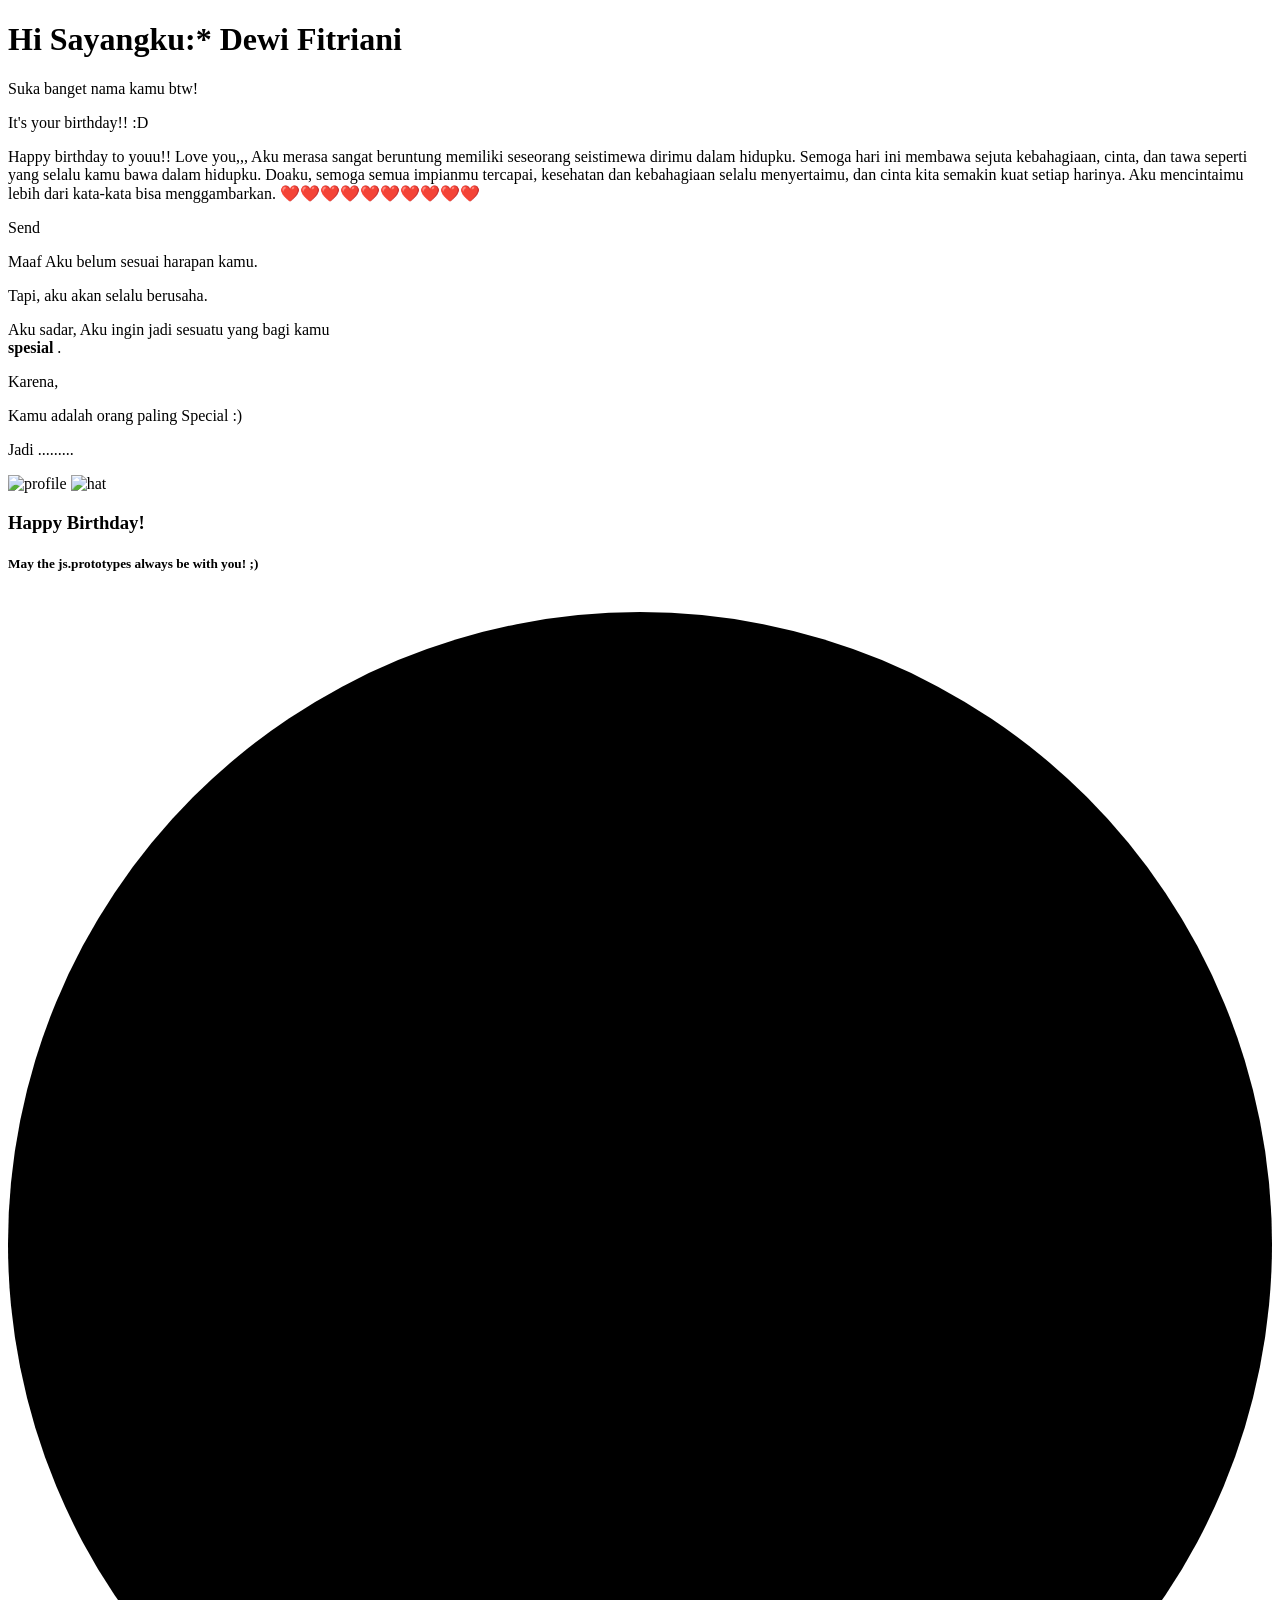
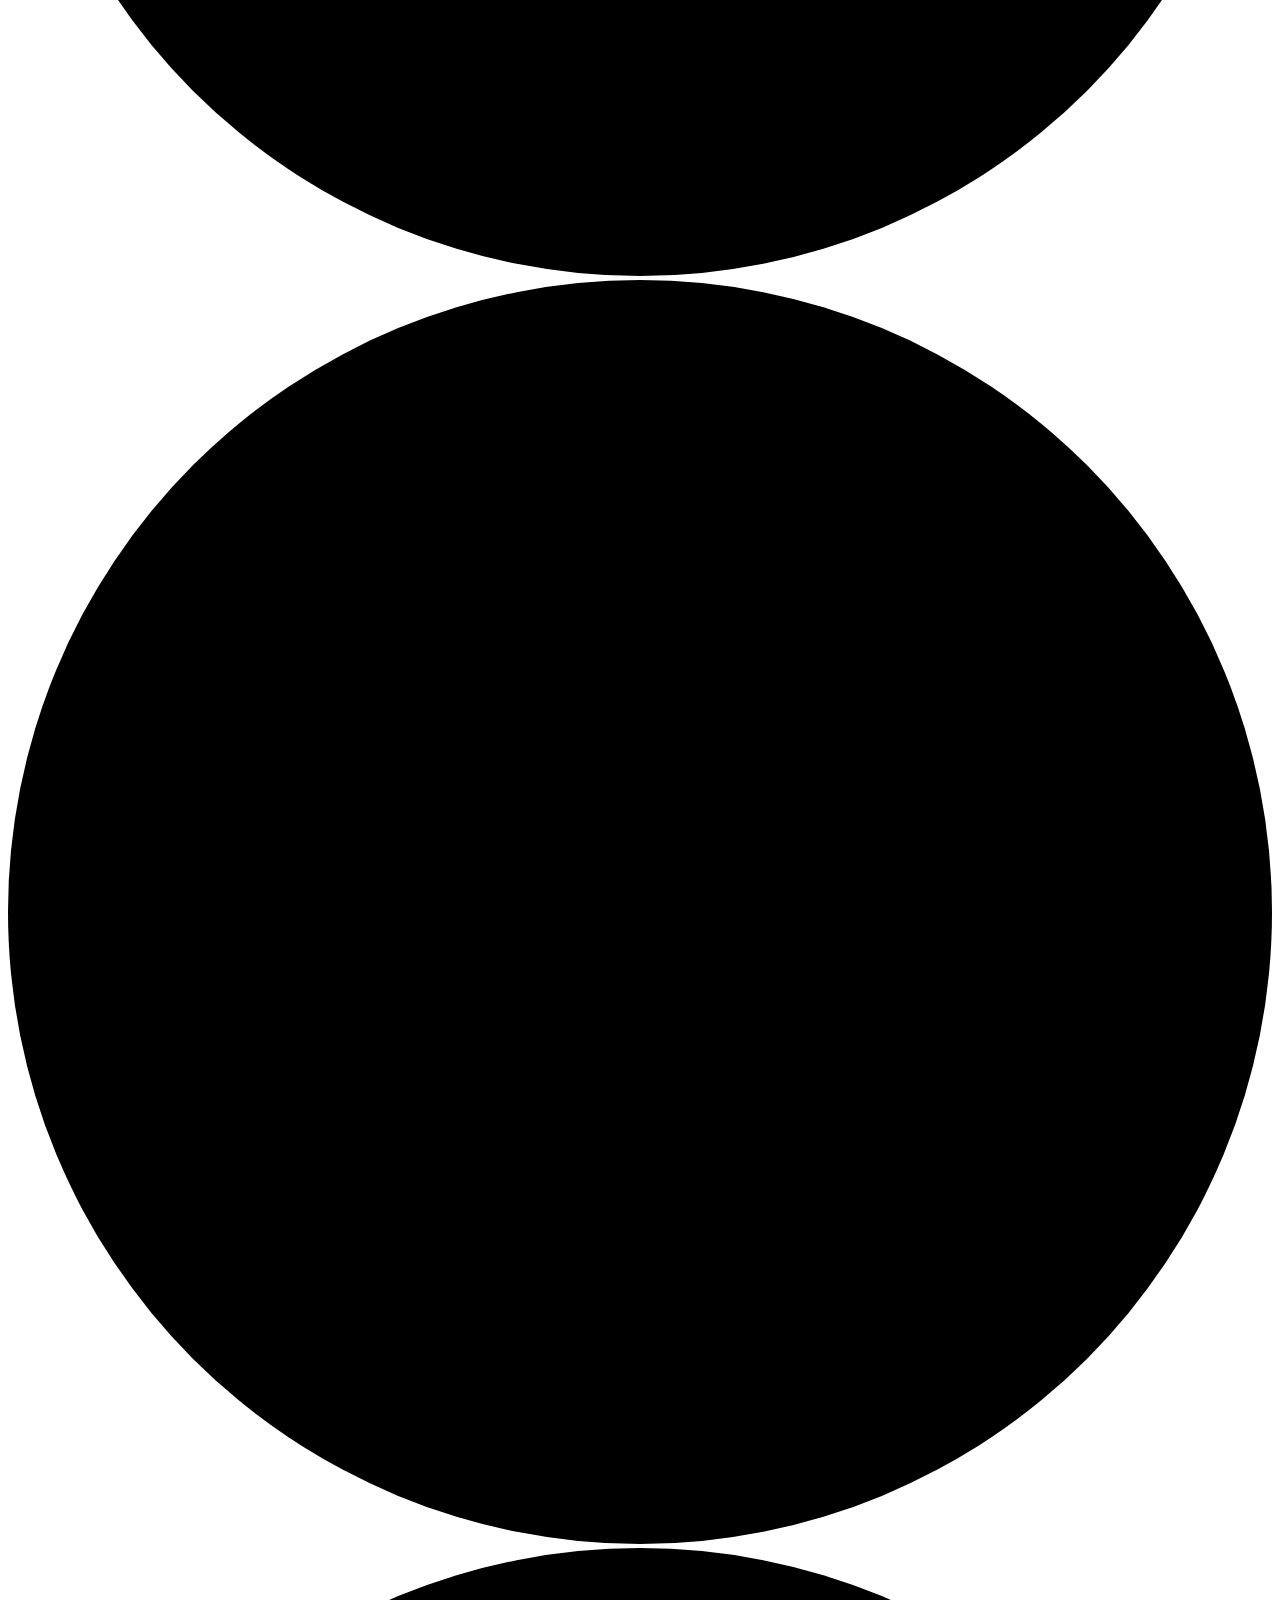
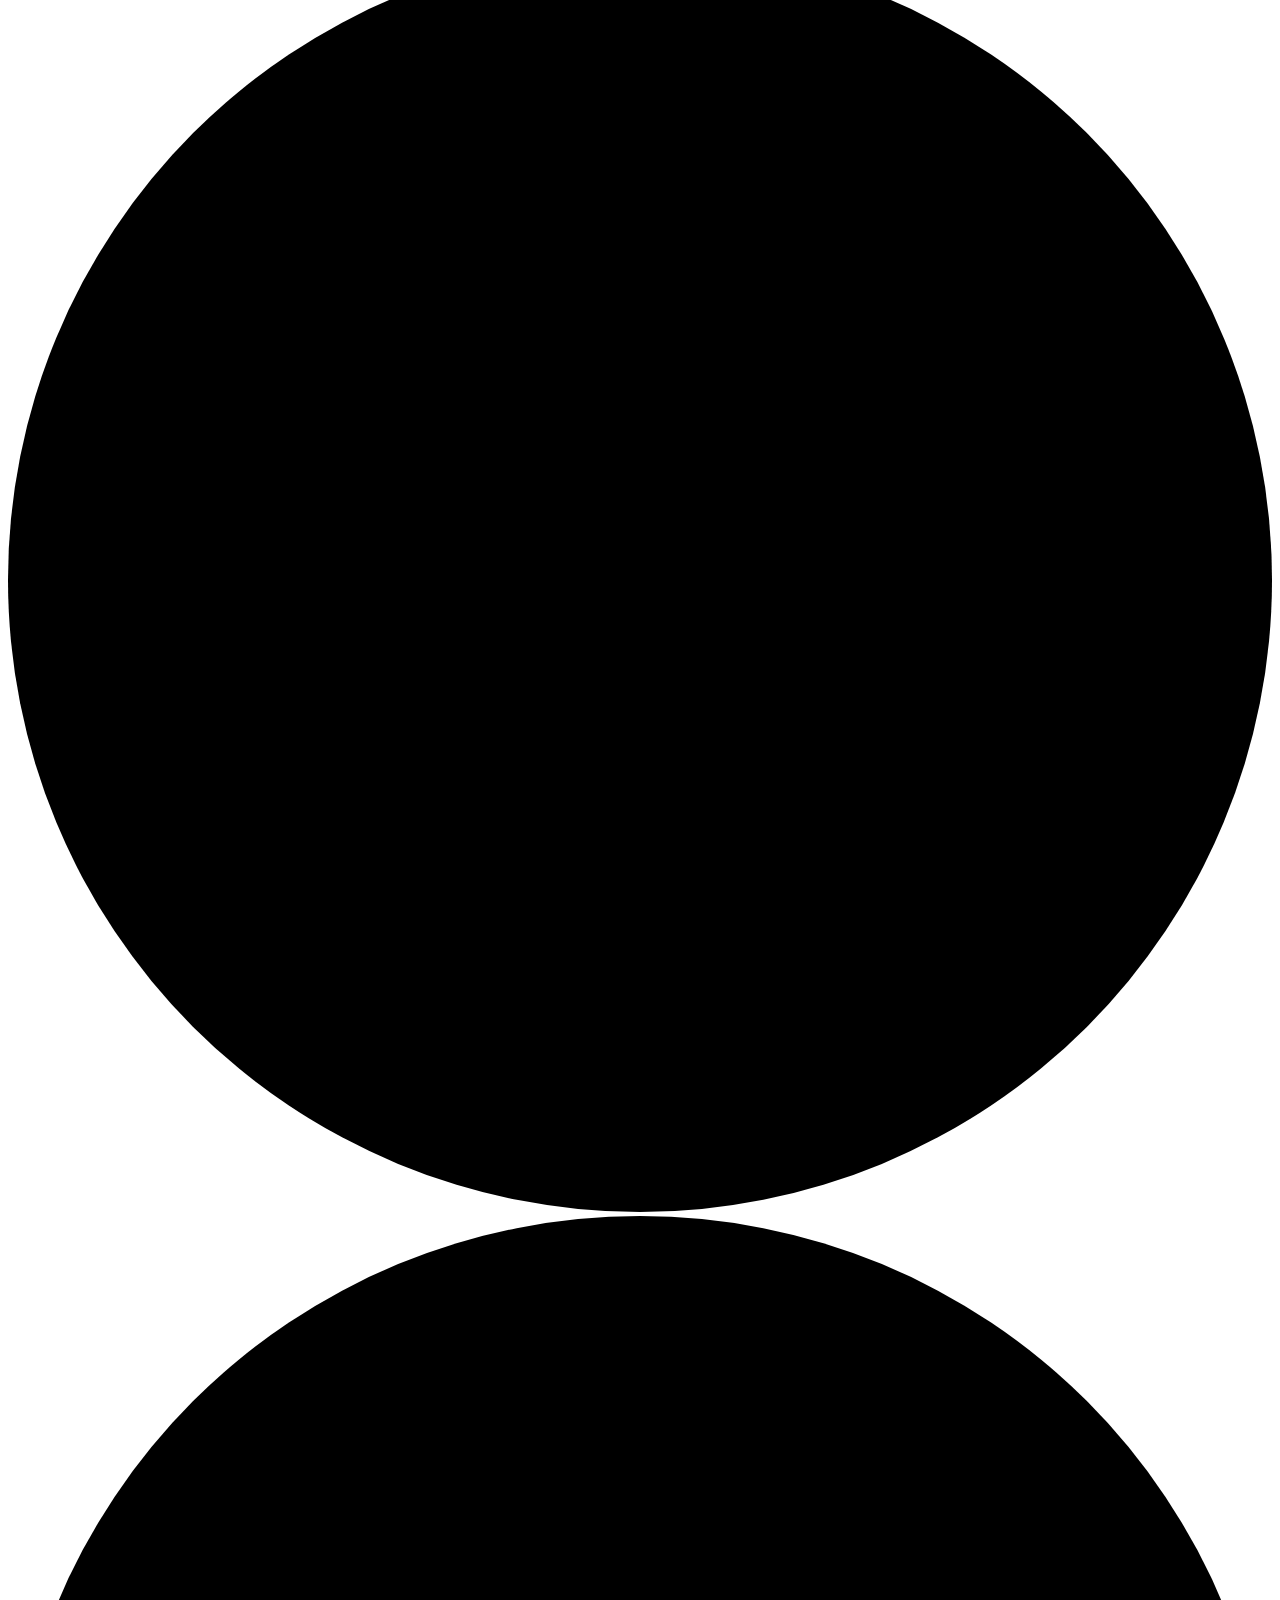
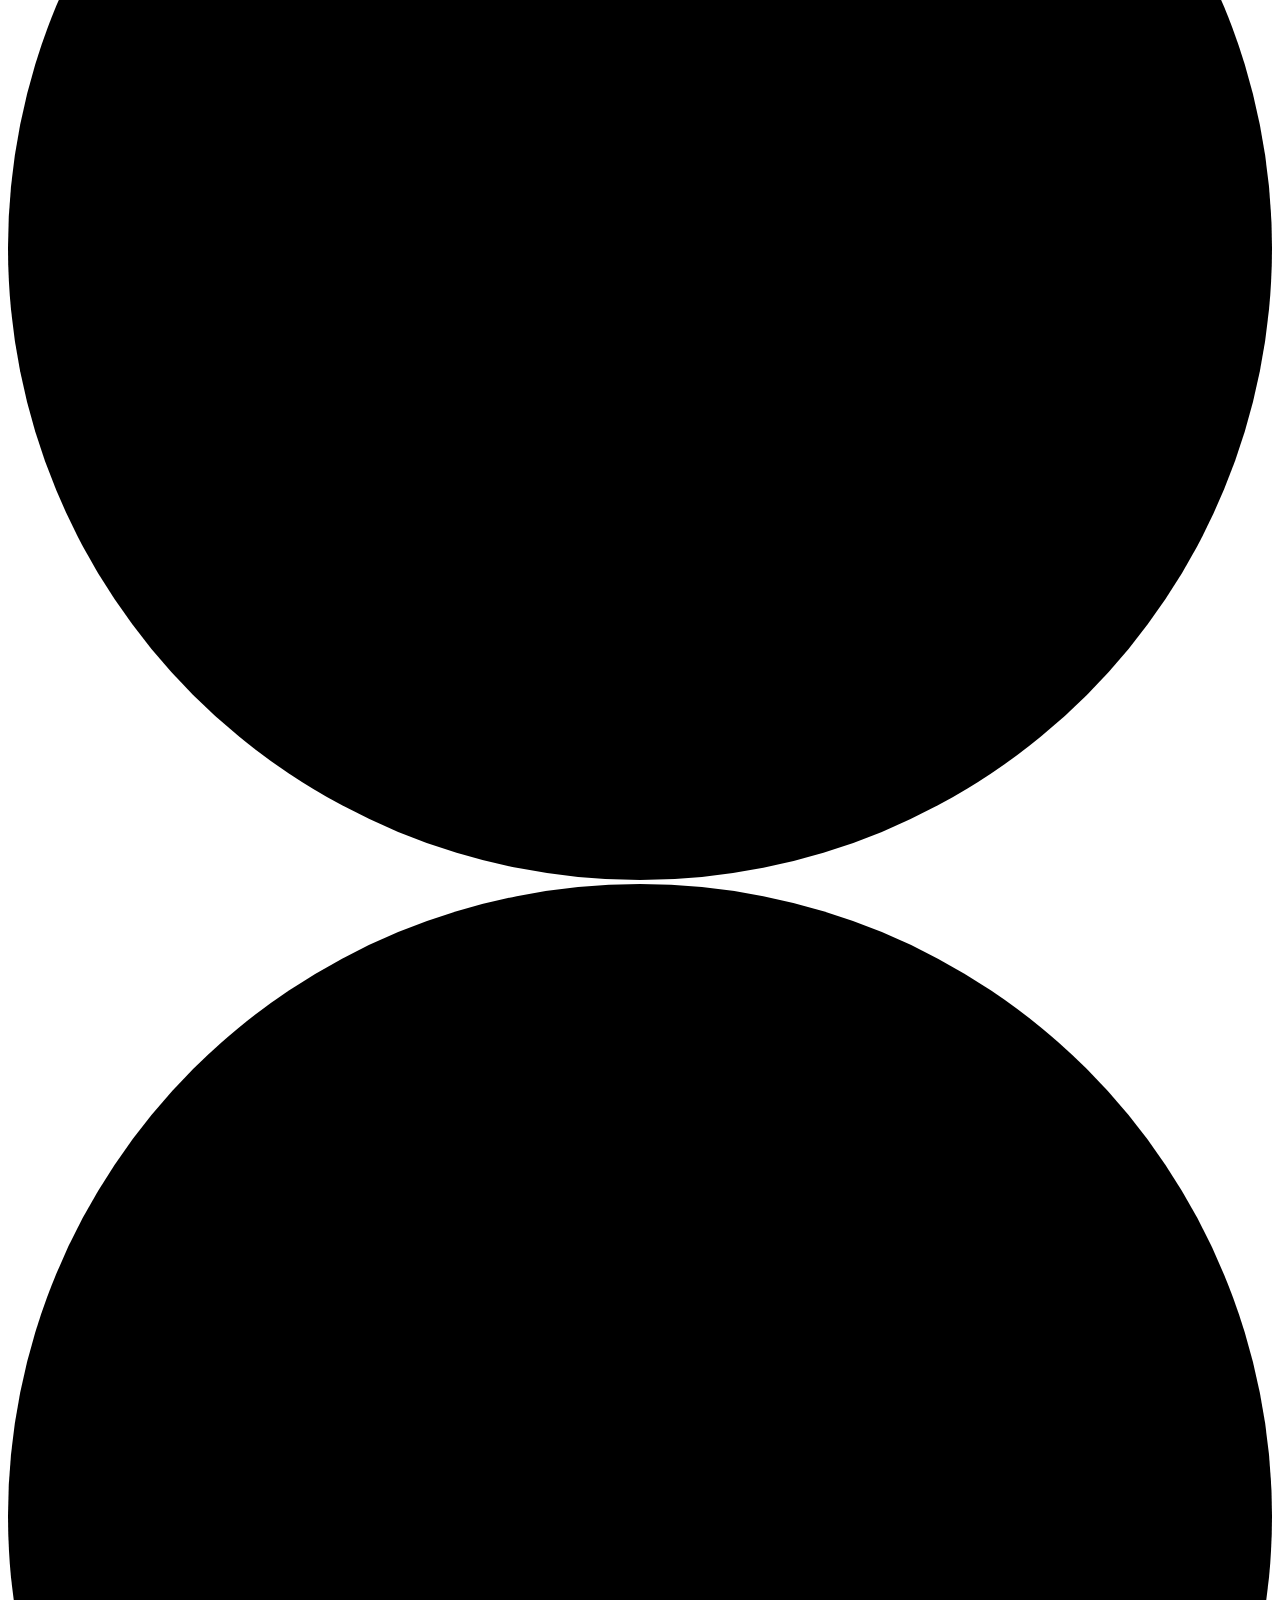
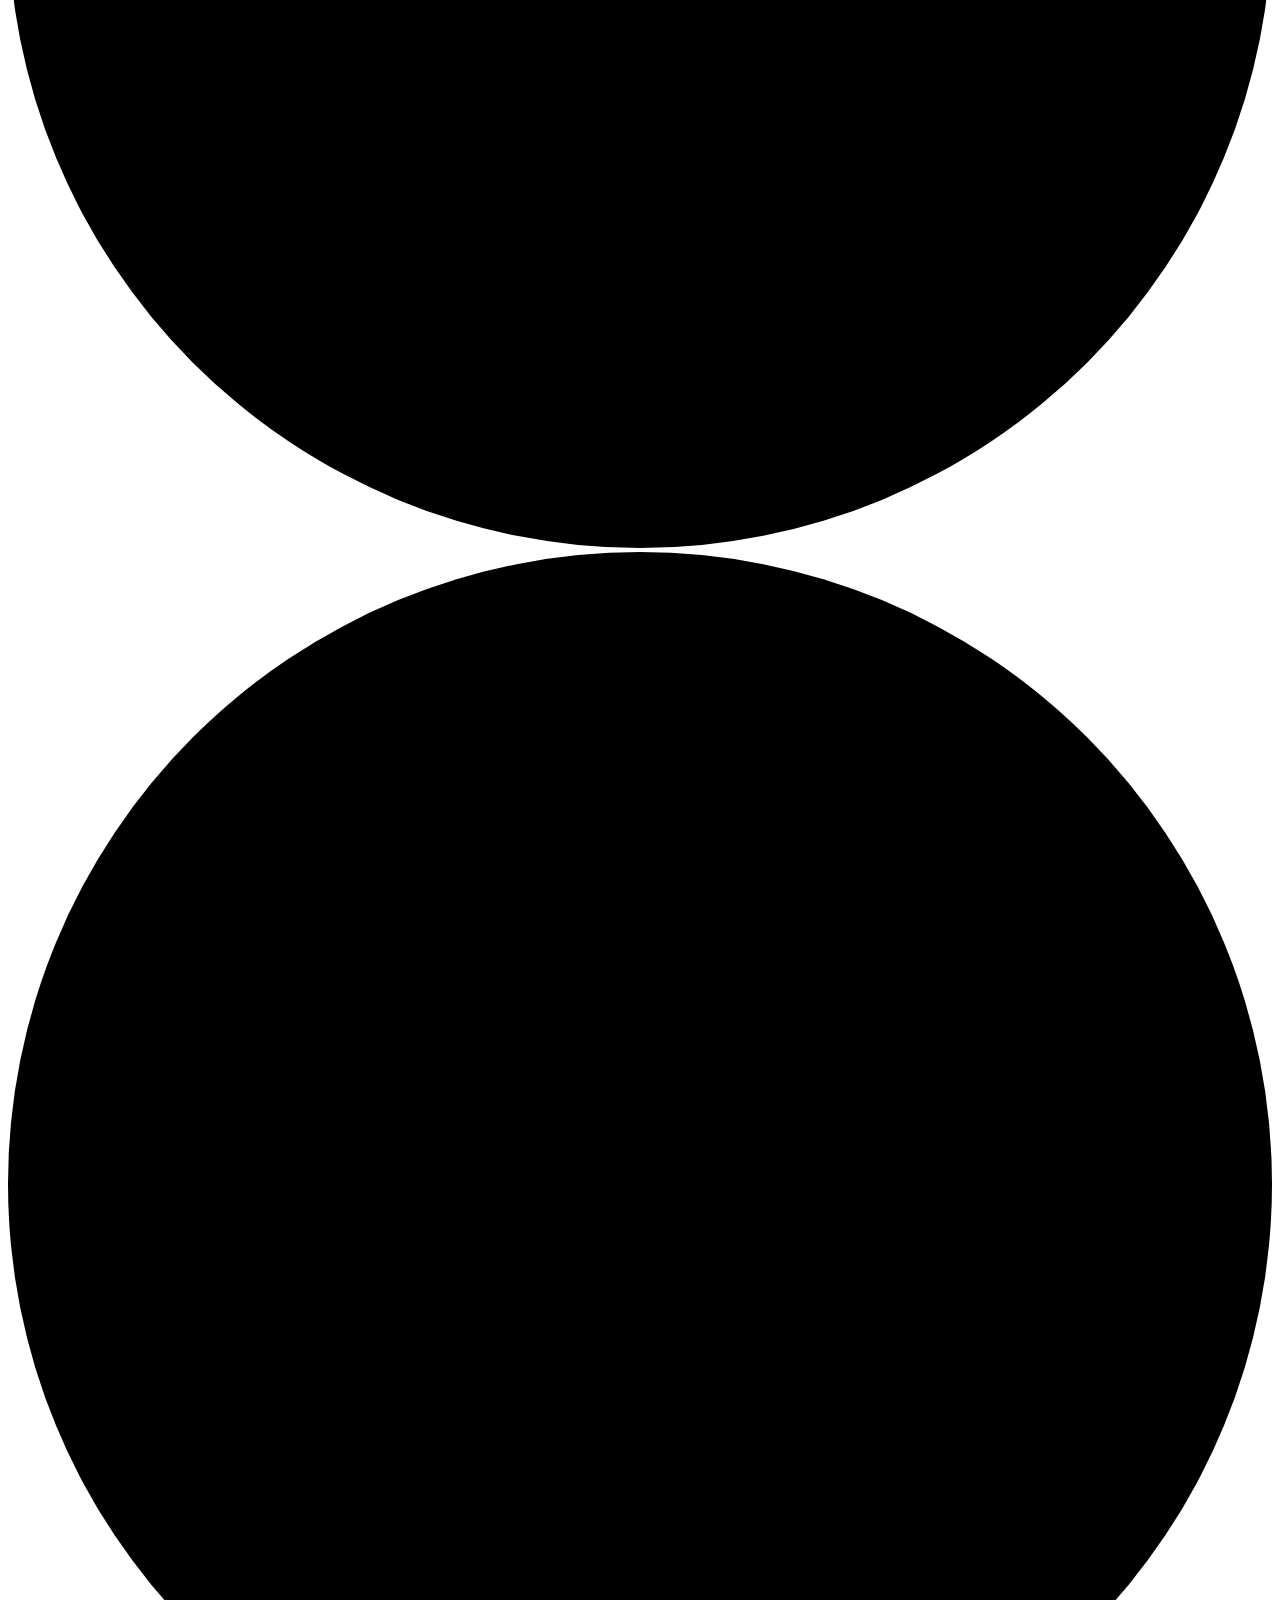
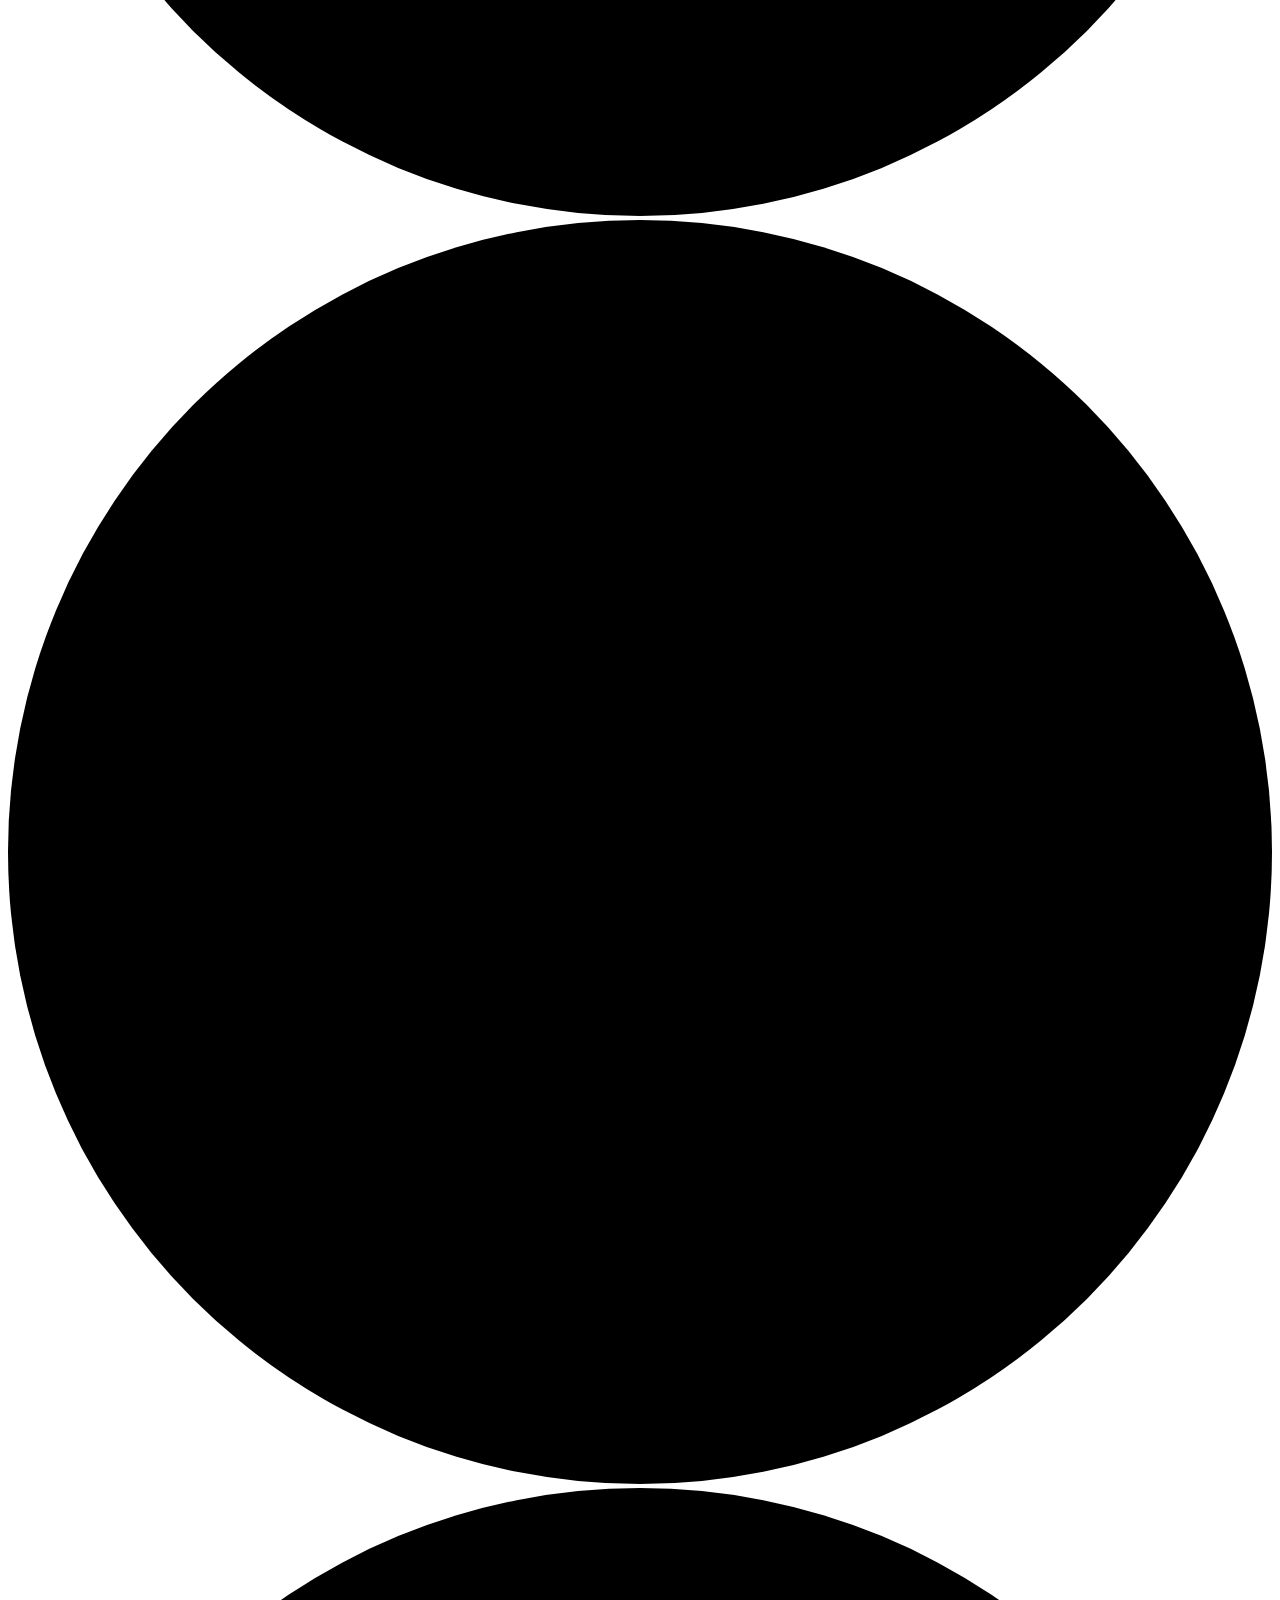
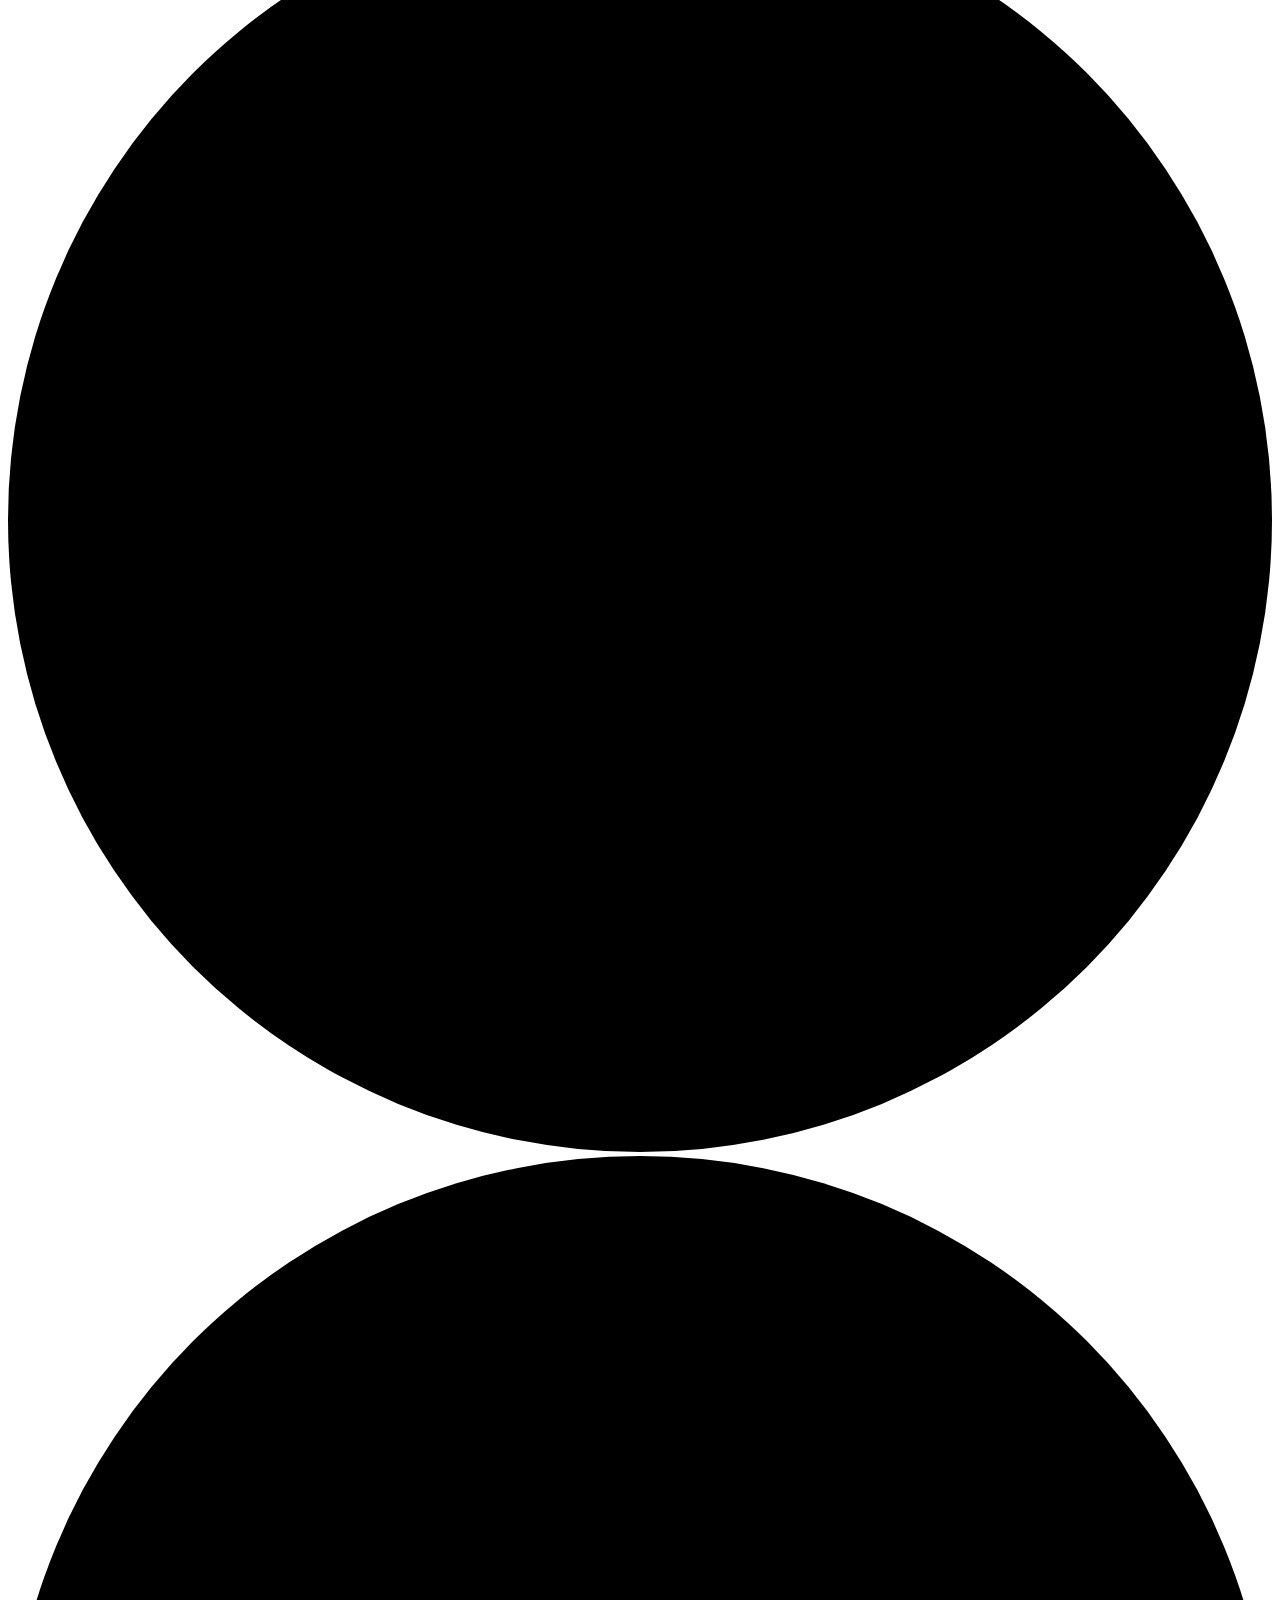
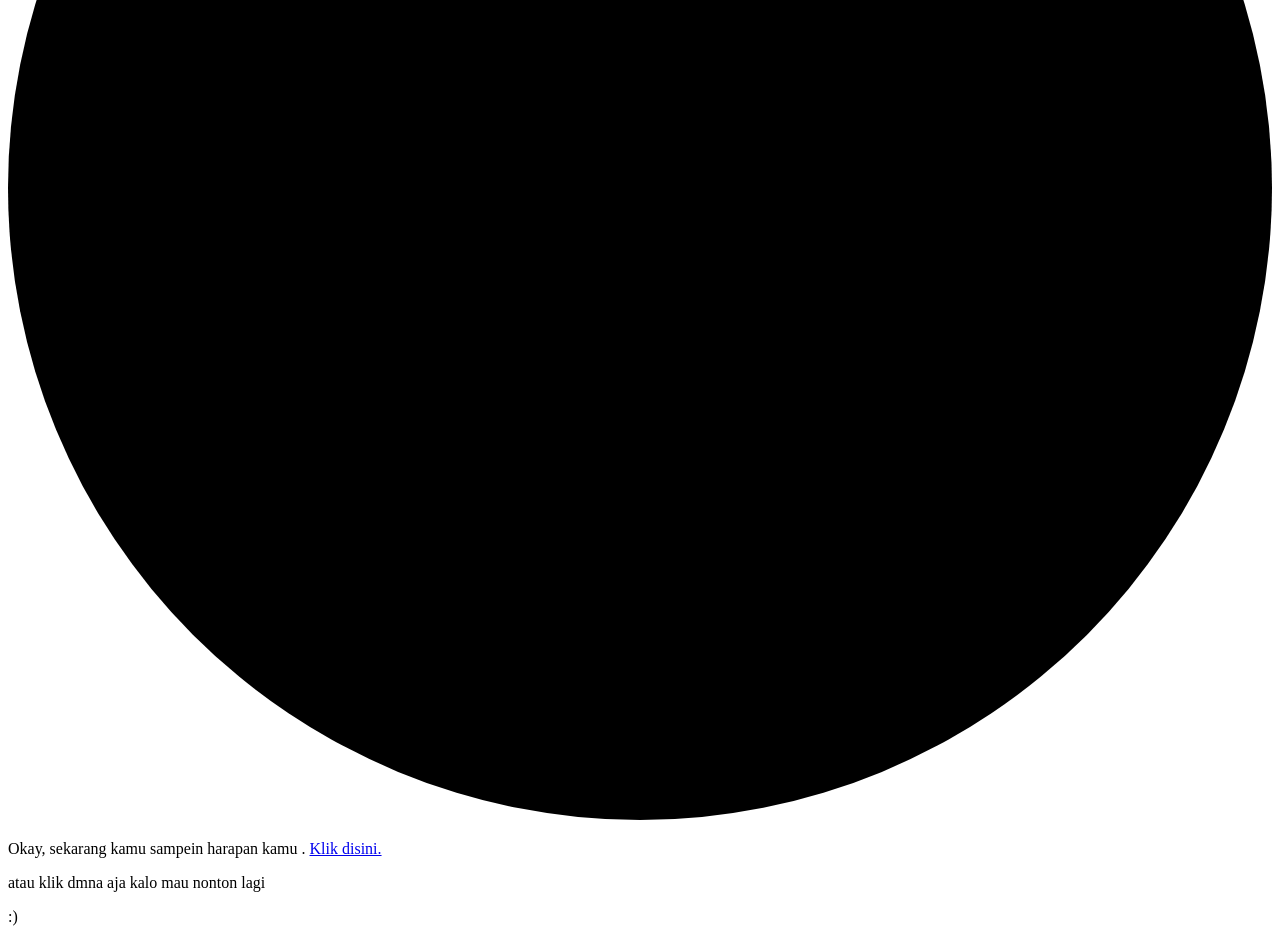
==== index.html @ ac7b973c "Update index.html" ====
<!DOCTYPE html>
<html lang="en">

<head>
  <meta charset="UTF-8" />
  <meta name="viewport" content="width=device-width, initial-scale=1.0" />
  <meta http-equiv="X-UA-Compatible" content="ie=edge" />
  <link rel="shortcut icon" type="image/png" href="favicon.png" />
  <title>Happy Birthday!!! :)</title>
  <!-- Google Font -->
  <link rel="preconnect" href="https://fonts.googleapis.com">
  <link rel="preconnect" href="https://fonts.gstatic.com" crossorigin>
  <link href="https://fonts.googleapis.com/css2?family=Poppins:wght@300;400&display=swap" rel="stylesheet">
  <!-- My Style -->
  <link rel="stylesheet" href="main.css" />
</head>

<body>

    <audio class="song" loop autoplay>
        <source src="hbd.mpeg">
        </source>
        Your browser isn't invited for super fun audio time.
    </audio>

    <div class="container">
        <div class="one">
            <h1 class="one">
                Hi Sayangku:* 
                <span id="name">Dewi Fitriani</span>
            </h1>
            <p class="two" id="greetingText">Suka banget nama kamu btw!</p>
        </div>

        <div class="three">
            <p>It's your birthday!! :D</p>
        </div>

        <div class="four">
            <div class="text-box">
                <p class="hbd-chatbox">
                Happy birthday to youu!! Love you,,, Aku merasa sangat beruntung memiliki seseorang seistimewa dirimu dalam hidupku. Semoga hari ini membawa sejuta kebahagiaan, cinta, dan tawa seperti yang selalu kamu bawa dalam hidupku. Doaku, semoga semua impianmu tercapai, kesehatan dan kebahagiaan selalu menyertaimu, dan cinta kita semakin kuat setiap harinya. Aku mencintaimu lebih dari kata-kata bisa menggambarkan. ❤️❤️❤️❤️❤️❤️❤️❤️❤️❤️
                </p>
                <p class="fake-btn">Send</p>
            </div>
        </div>

        <div class="five">
            <p class="idea-1">Maaf Aku belum sesuai harapan kamu.</p>
            <p class="idea-2">Tapi, aku akan selalu berusaha.</p>
            <p class="idea-3">
                Aku sadar, Aku ingin jadi sesuatu yang bagi kamu<br>
                <strong>spesial</strong>
                .
            </p>
            <p class="idea-4">Karena,</p>
            <p class="idea-5">
                Kamu adalah orang paling Special
                <span>:)</span>
            </p>
            <p class="idea-6">
                <span>Jadi</span>
                <span>.........</span>
            </p>
        </div>

        <div class="six">
            <img src="dewi.jpg" alt="profile" class="profile-picture" id="imagePath"/>
            <img src="hat.svg" alt="hat" class="hat" />
            <div class="wish">
                <h3 class="wish-hbd">Happy Birthday!</h3>
                <h5 id="wishText">May the js.prototypes always be with you! ;)</h5>
            </div>
        </div>

        <div class="seven">
            <div class="baloons">
                <img src="ballon2.svg" alt="" />
                <img src="ballon1.svg" alt="" />
                <img src="ballon3.svg" alt="" />
                <img src="ballon1.svg" alt="" />
                <img src="ballon2.svg" alt="" />
                <img src="ballon3.svg" alt="" />
                <img src="ballon2.svg" alt="" />
                <img src="ballon3.svg" alt="" />
                <img src="ballon1.svg" alt="" />
                <img src="ballon2.svg" alt="" />
                <img src="ballon3.svg" alt="" />
                <img src="ballon2.svg" alt="" />
                <img src="ballon1.svg" alt="" />
                <img src="ballon3.svg" alt="" />
                <img src="ballon2.svg" alt="" />
                <img src="ballon3.svg" alt="" />
                <img src="ballon1.svg" alt="" />
                <img src="ballon2.svg" alt="" />
                <img src="ballon1.svg" alt="" />
                <img src="ballon3.svg" alt="" />
                <img src="ballon3.svg" alt="" />
                <img src="ballon1.svg" alt="" />
                <img src="ballon2.svg" alt="" />
                <img src="ballon3.svg" alt="" />
                <img src="ballon2.svg" alt="" />
                <img src="ballon1.svg" alt="" />
                <img src="ballon3.svg" alt="" />
                <img src="ballon2.svg" alt="" />
                <img src="ballon3.svg" alt="" />
                <img src="ballon1.svg" alt="" />
                <img src="ballon2.svg" alt="" />
                <img src="ballon1.svg" alt="" />
                <img src="ballon3.svg" alt="" />
            </div>
        </div>

        <div class="eight">
            <svg viewBox="0 0 40 40" xmlns="http://www.w3.org/2000/svg">
                <circle cx="20" cy="20" r="20" />
            </svg>
            <svg viewBox="0 0 40 40" xmlns="http://www.w3.org/2000/svg">
                <circle cx="20" cy="20" r="20" />
            </svg>
            <svg viewBox="0 0 40 40" xmlns="http://www.w3.org/2000/svg">
                <circle cx="20" cy="20" r="20" />
            </svg>
            <svg viewBox="0 0 40 40" xmlns="http://www.w3.org/2000/svg">
                <circle cx="20" cy="20" r="20" />
            </svg>
            <svg viewBox="0 0 40 40" xmlns="http://www.w3.org/2000/svg">
                <circle cx="20" cy="20" r="20" />
            </svg>
            <svg viewBox="0 0 40 40" xmlns="http://www.w3.org/2000/svg">
                <circle cx="20" cy="20" r="20" />
            </svg>
            <svg viewBox="0 0 40 40" xmlns="http://www.w3.org/2000/svg">
                <circle cx="20" cy="20" r="20" />
            </svg>
            <svg viewBox="0 0 40 40" xmlns="http://www.w3.org/2000/svg">
                <circle cx="20" cy="20" r="20" />
            </svg>
            <svg viewBox="0 0 40 40" xmlns="http://www.w3.org/2000/svg">
                <circle cx="20" cy="20" r="20" />
            </svg>
        </div>

        <div class="nine">
            <p>Okay, sekarang kamu sampein harapan kamu . <a href="https://wa.me/6285624540159" target="_blank">Klik disini.</a></p>

            <p id="replay">atau klik dmna aja kalo mau nonton lagi</p>
            <p class="last-smile">:)</p>
        </div>
    </div>

</body>
    <!-- Greensock -->
    <script src="https://cdnjs.cloudflare.com/ajax/libs/gsap/3.11.5/gsap.min.js"></script>
    <!-- Sweetalert -->
    <script src="https://cdn.jsdelivr.net/npm/sweetalert2@11"></script>
    <script type="application/javascript" src="main.js"></script>

</html>
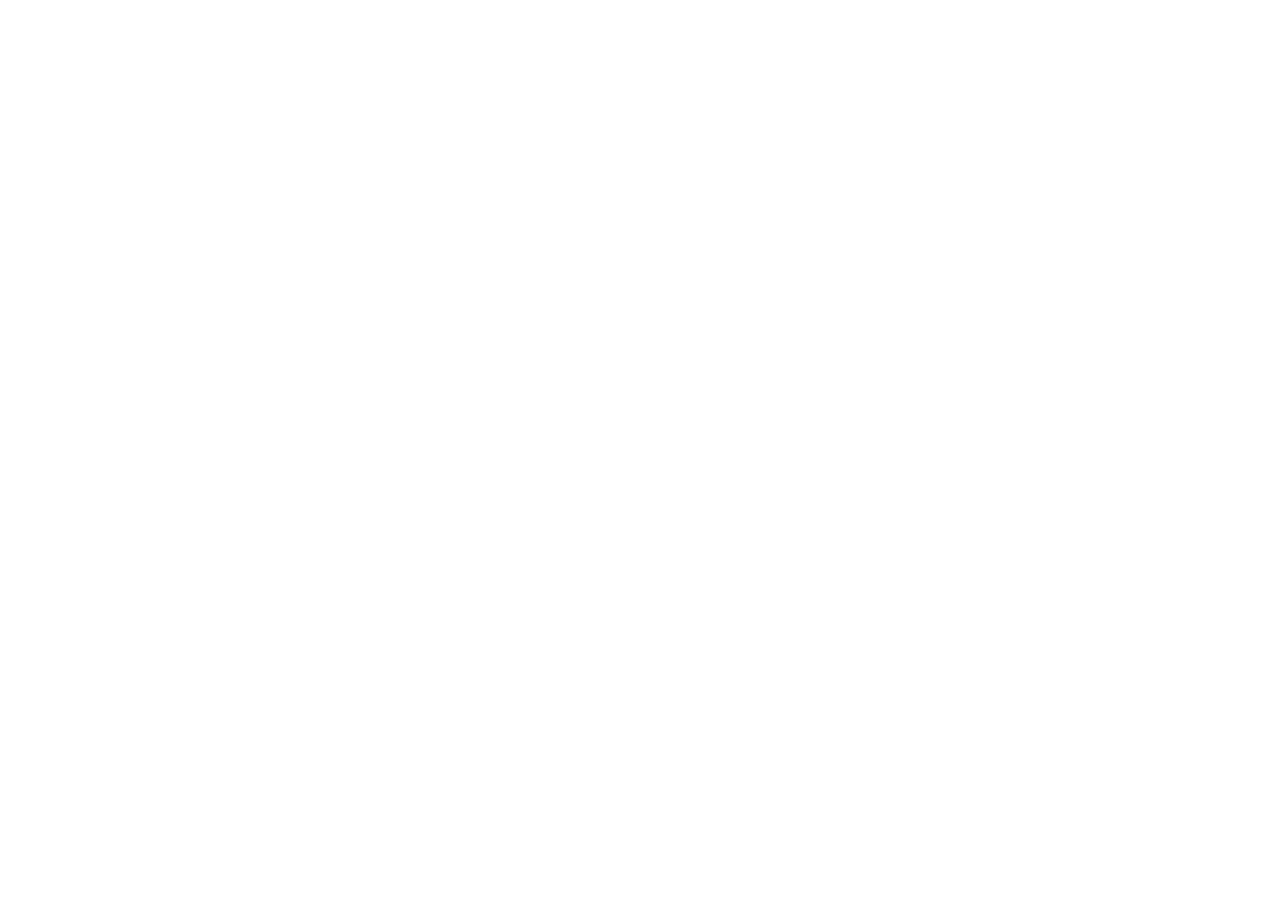
==== commit 67a78830: "Update index.html" ====
--- a/index.html
+++ b/index.html
@@ -49,7 +49,7 @@
             <p class="idea-1">Maaf Aku belum sesuai harapan kamu.</p>
             <p class="idea-2">Tapi, aku akan selalu berusaha.</p>
             <p class="idea-3">
-                Aku sadar, Aku ingin jadi sesuatu yang bagi kamu<br>
+                Aku sadar, Aku ingin jadi sesuatu yang buat kamu merasa<br>
                 <strong>spesial</strong>
                 .
             </p>
@@ -60,7 +60,7 @@
             </p>
             <p class="idea-6">
                 <span>Jadi</span>
-                <span>.........</span>
+                <span>***</span>
             </p>
         </div>
 
@@ -69,7 +69,7 @@
             <img src="hat.svg" alt="hat" class="hat" />
             <div class="wish">
                 <h3 class="wish-hbd">Happy Birthday!</h3>
-                <h5 id="wishText">May the js.prototypes always be with you! ;)</h5>
+                <h5 id="wishText">I always be with you! ;)</h5>
             </div>
         </div>
 
@@ -142,9 +142,9 @@
         </div>
 
         <div class="nine">
-            <p>Okay, sekarang kamu sampein harapan kamu . <a href="https://wa.me/6285624540159" target="_blank">Klik disini.</a></p>
+            <p>Okay, sekarang kamu sampein harapan kamu . dan kamu mau hadiah apa <a href="https://wa.me/6285624540159?text=Harapan%20Abi%20Hoyong%20" target="_blank"><img src="" alt="">Klik disini</a></p>
 
-            <p id="replay">atau klik dmna aja kalo mau nonton lagi</p>
+            <p id="replay">atau klik disini aja kalo mau nonton lagi</p>
             <p class="last-smile">:)</p>
         </div>
     </div>
--- a/main.css
+++ b/main.css
@@ -0,0 +1,292 @@
+html {
+  box-sizing: border-box;
+}
+
+body {
+  font-family: 'Poppins', sans-serif;
+  margin: 0;
+}
+
+.song {
+  visibility: hidden;
+}
+
+.container {
+  height: 100vh;
+  margin: 0 auto;
+  overflow: hidden;
+  position: relative;
+  text-align: center;
+  visibility: hidden;
+  width: 100vw;
+}
+
+.container > div {
+  left: 0;
+  position: absolute;
+  right: 0;
+  top: 20vh;
+}
+
+.one {
+  font-size: 4.5rem;
+}
+
+.two {
+  font-size: 1.2rem;
+  font-weight: lighter;
+}
+
+.three {
+  font-size: 3rem;
+}
+
+.four .text-box {
+  border: 3px solid #aaa;
+  border-radius: 5px;
+  margin: 0 auto;
+  padding: 10px;
+  position: relative;
+  width: 600px;
+}
+
+.text-box p {
+  margin: 0;
+  text-align: left;
+}
+
+.text-box span {
+  visibility: hidden;
+}
+
+.text-box .fake-btn {
+  background-color: rgb(21, 161, 237);
+  border-radius: 3px;
+  bottom: -50px;
+  color: #fff;
+  padding: .5rem 1rem;
+  position: absolute;
+  right: 5px;
+}
+
+.five p {
+  font-size: 2rem;
+  left: 0;
+  position: absolute;
+  right: 0;
+}
+
+.idea-3 strong {
+  border-radius: 3px;
+  display: inline-block;
+  padding: 3px 5px;
+}
+
+.five .idea-5 {
+  font-size: 4rem;
+}
+
+.idea-5 span, .idea-6 span, .wish-hbd span {
+  display: inline-block;
+}
+
+.idea-6 span{
+  font-size: 15rem;
+}
+
+
+.six {
+  position: relative;
+  top: 10vh;
+  z-index: 1;
+}
+
+.six img {
+  display: inline-block;
+  height: 350px;
+  max-width: 100%;
+  /* height: auto; */
+}
+
+.six .hat {
+  left: 41.5%;
+  position: absolute;
+  /* transform: scale(0.1); */
+  top: -35%;
+  width: 80px;
+}
+
+.baloons img {
+  display: inline-block;
+  position: absolute;
+}
+
+.baloons img:nth-child(even) {
+  left: -10%;
+}
+
+.baloons img:nth-child(odd) {
+  right: -10%;
+}
+
+.baloons img:nth-child(3n + 0) {
+  left: 30%;
+}
+
+.seven, .eight {
+  height: 100vh;
+  position: fixed;
+  top: 0;
+  width: 100vw;
+}
+
+.eight svg {
+  left: 0;
+  position: absolute;
+  top: 0;
+  visibility: hidden;
+  width: 25px;
+  z-index: -1;
+}
+
+.eight svg:nth-child(1) {
+  fill: #bd6ecf;
+  left: 5vw;
+  top: 7vh;
+}
+
+.eight svg:nth-child(2) {
+  fill: #7dd175;
+  left: 35vw;
+  top: 23vh;
+}
+
+.eight svg:nth-child(3) {
+  fill: #349d8b;
+  left: 23vw;
+  top: 33vh;
+}
+
+.eight svg:nth-child(4) {
+  fill: #347a9d;
+  left: 57vw;
+  top: 43vh;
+}
+
+.eight svg:nth-child(5) {
+  fill: #c66053;
+  left: 7vw;
+  top: 68vh;
+}
+
+.eight svg:nth-child(6) {
+  fill: #bfaa40;
+  left: 77vw;
+  top: 42vh;
+}
+
+.eight svg:nth-child(7) {
+  fill: #e3bae8;
+  left: 83vw;
+  top: 68vh;
+}
+
+.eight svg:nth-child(8) {
+  fill: #8762cb;
+  left: 37vw;
+  top: 86vh;
+}
+
+.eight svg:nth-child(9) {
+  fill: #9a90da;
+  left: 87vw;
+  top: 94vh;
+}
+
+.wish-hbd {
+  font-size: 3em;
+  margin: 0;
+  text-transform: uppercase;
+}
+
+.wish h5 {
+  font-size: 2rem;
+  font-weight: lighter;
+  margin: 10px 0 0;
+}
+
+.nine p {
+  font-size: 2rem;
+  font-weight: lighter;
+}
+
+#replay {
+  cursor: pointer;
+  z-index: 3;
+}
+
+/* Media Queries */
+@media screen and (max-height: 1000px) {
+  .six .hat {
+    left: 40%;
+  }
+}
+
+@media screen and (max-height: 800px) {
+  .six .hat {
+    left: 37%;
+  }
+}
+
+@media screen and (max-height: 700px) {
+  .six .hat {
+    left: 32%;
+  }
+}
+
+@media screen and (max-height: 850px) and (max-width: 450px) {
+  .six .hat {
+    left: 32%;
+  }
+}
+
+@media screen and (max-width: 500px) {
+  .container {
+    width: 90%;
+  }
+
+  .four .text-box {
+    width: 90%;
+  }
+
+  .text-box .fake-btn {
+    bottom: -38px;
+    right: 5px;
+  }
+
+  .idea-5 span {
+    display: block;
+  }
+
+  .idea-6 span {
+    font-size: 10rem;
+  }
+
+  .six .hat {
+    /* top: -20px; */
+    width: 50px;
+  }
+
+  .wish-hbd {
+    font-size: 2.2em;
+  }
+
+  .wish h5 {
+    font-size: 1.4rem;
+  }
+
+  .nine p {
+    font-size: 1.5rem;
+    font-weight: lighter;
+  }
+}
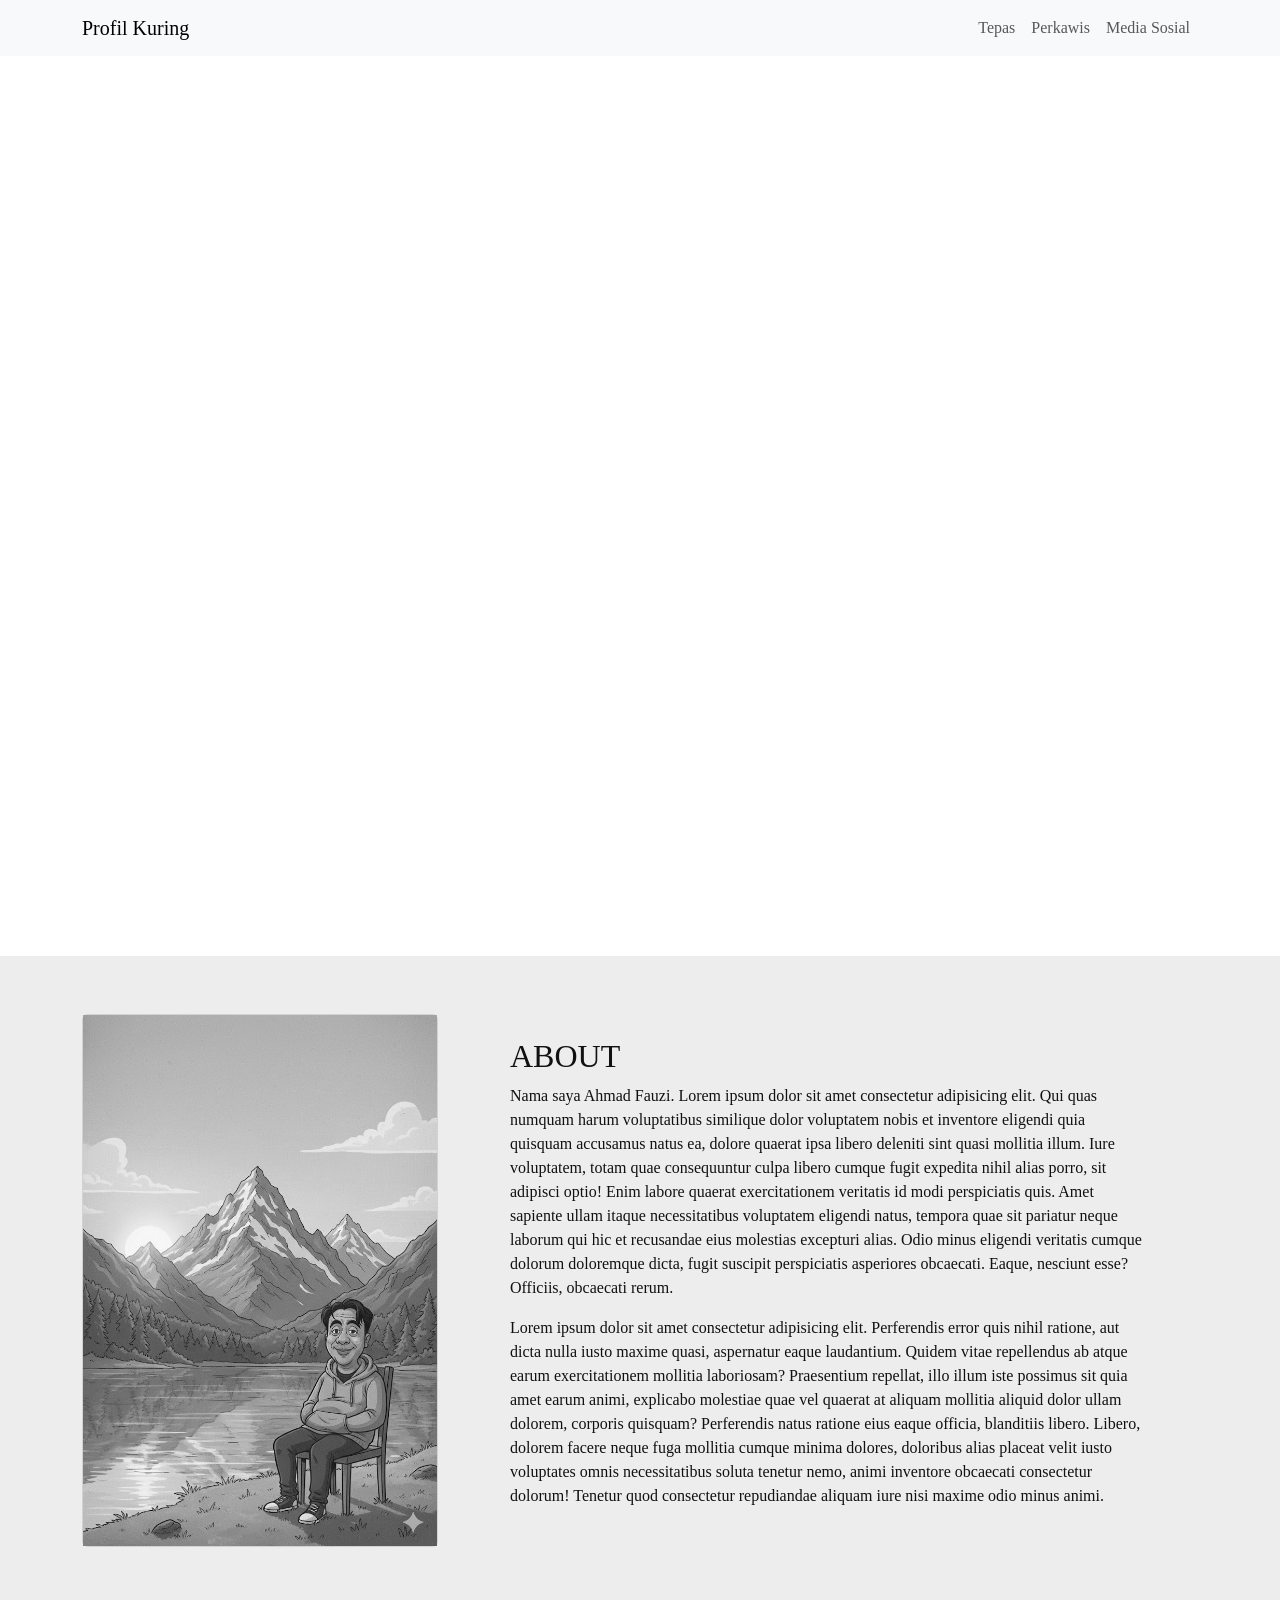
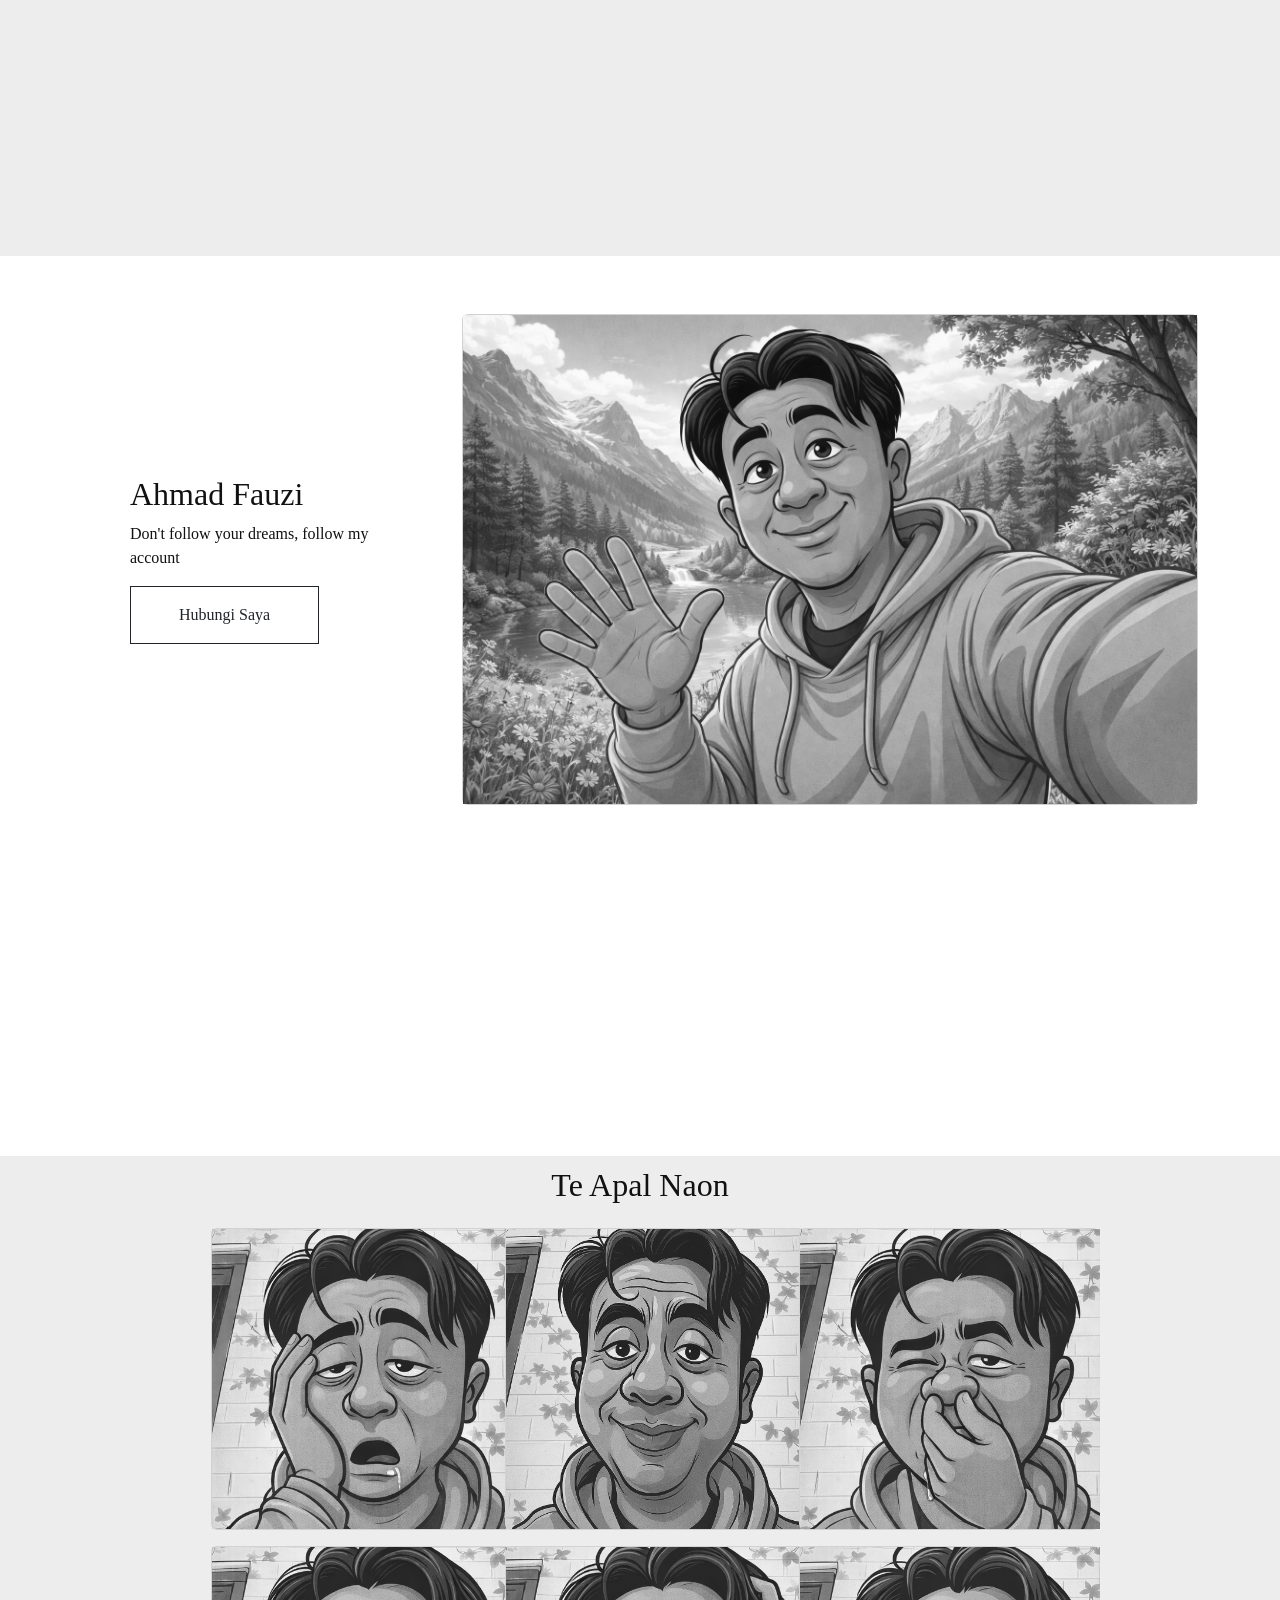
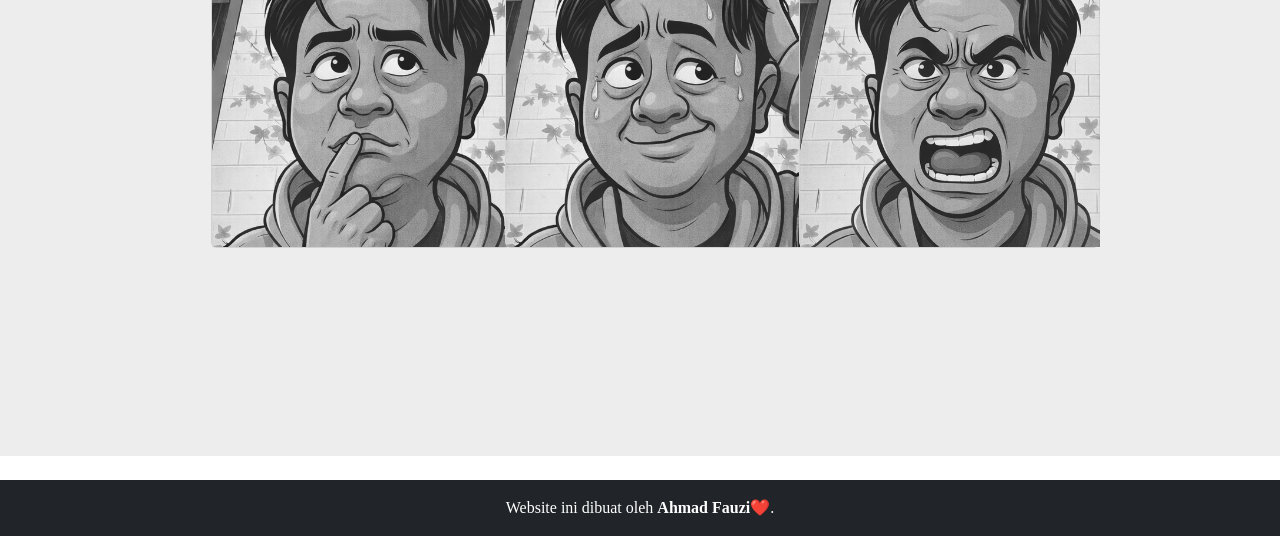
==== commit d43a1eb0: "Add files via upload" ====
--- a/index.html
+++ b/index.html
@@ -1,159 +1,375 @@
-<!DOCTYPE html>
-<html lang="en">
-
-<head>
-  <meta charset="UTF-8" />
-  <meta name="viewport" content="width=device-width, initial-scale=1.0" />
-  <meta http-equiv="X-UA-Compatible" content="ie=edge" />
-  <link rel="shortcut icon" type="image/png" href="favicon.png" />
-  <title>Happy Birthday!!! :)</title>
-  <!-- Google Font -->
-  <link rel="preconnect" href="https://fonts.googleapis.com">
-  <link rel="preconnect" href="https://fonts.gstatic.com" crossorigin>
-  <link href="https://fonts.googleapis.com/css2?family=Poppins:wght@300;400&display=swap" rel="stylesheet">
-  <!-- My Style -->
-  <link rel="stylesheet" href="main.css" />
-</head>
-
-<body>
-
-    <audio class="song" loop autoplay>
-        <source src="hbd.mpeg">
-        </source>
-        Your browser isn't invited for super fun audio time.
-    </audio>
-
-    <div class="container">
-        <div class="one">
-            <h1 class="one">
-                Hi Sayangku:* 
-                <span id="name">Dewi Fitriani</span>
-            </h1>
-            <p class="two" id="greetingText">Suka banget nama kamu btw!</p>
-        </div>
-
-        <div class="three">
-            <p>It's your birthday!! :D</p>
-        </div>
-
-        <div class="four">
-            <div class="text-box">
-                <p class="hbd-chatbox">
-                Happy birthday to youu!! Love you,,, Aku merasa sangat beruntung memiliki seseorang seistimewa dirimu dalam hidupku. Semoga hari ini membawa sejuta kebahagiaan, cinta, dan tawa seperti yang selalu kamu bawa dalam hidupku. Doaku, semoga semua impianmu tercapai, kesehatan dan kebahagiaan selalu menyertaimu, dan cinta kita semakin kuat setiap harinya. Aku mencintaimu lebih dari kata-kata bisa menggambarkan. ❤️❤️❤️❤️❤️❤️❤️❤️❤️❤️
-                </p>
-                <p class="fake-btn">Send</p>
-            </div>
-        </div>
-
-        <div class="five">
-            <p class="idea-1">Maaf Aku belum sesuai harapan kamu.</p>
-            <p class="idea-2">Tapi, aku akan selalu berusaha.</p>
-            <p class="idea-3">
-                Aku sadar, Aku ingin jadi sesuatu yang buat kamu merasa<br>
-                <strong>spesial</strong>
-                .
-            </p>
-            <p class="idea-4">Karena,</p>
-            <p class="idea-5">
-                Kamu adalah orang paling Special
-                <span>:)</span>
-            </p>
-            <p class="idea-6">
-                <span>Jadi</span>
-                <span>***</span>
-            </p>
-        </div>
-
-        <div class="six">
-            <img src="dewi.jpg" alt="profile" class="profile-picture" id="imagePath"/>
-            <img src="hat.svg" alt="hat" class="hat" />
-            <div class="wish">
-                <h3 class="wish-hbd">Happy Birthday!</h3>
-                <h5 id="wishText">I always be with you! ;)</h5>
-            </div>
-        </div>
-
-        <div class="seven">
-            <div class="baloons">
-                <img src="ballon2.svg" alt="" />
-                <img src="ballon1.svg" alt="" />
-                <img src="ballon3.svg" alt="" />
-                <img src="ballon1.svg" alt="" />
-                <img src="ballon2.svg" alt="" />
-                <img src="ballon3.svg" alt="" />
-                <img src="ballon2.svg" alt="" />
-                <img src="ballon3.svg" alt="" />
-                <img src="ballon1.svg" alt="" />
-                <img src="ballon2.svg" alt="" />
-                <img src="ballon3.svg" alt="" />
-                <img src="ballon2.svg" alt="" />
-                <img src="ballon1.svg" alt="" />
-                <img src="ballon3.svg" alt="" />
-                <img src="ballon2.svg" alt="" />
-                <img src="ballon3.svg" alt="" />
-                <img src="ballon1.svg" alt="" />
-                <img src="ballon2.svg" alt="" />
-                <img src="ballon1.svg" alt="" />
-                <img src="ballon3.svg" alt="" />
-                <img src="ballon3.svg" alt="" />
-                <img src="ballon1.svg" alt="" />
-                <img src="ballon2.svg" alt="" />
-                <img src="ballon3.svg" alt="" />
-                <img src="ballon2.svg" alt="" />
-                <img src="ballon1.svg" alt="" />
-                <img src="ballon3.svg" alt="" />
-                <img src="ballon2.svg" alt="" />
-                <img src="ballon3.svg" alt="" />
-                <img src="ballon1.svg" alt="" />
-                <img src="ballon2.svg" alt="" />
-                <img src="ballon1.svg" alt="" />
-                <img src="ballon3.svg" alt="" />
-            </div>
-        </div>
-
-        <div class="eight">
-            <svg viewBox="0 0 40 40" xmlns="http://www.w3.org/2000/svg">
-                <circle cx="20" cy="20" r="20" />
-            </svg>
-            <svg viewBox="0 0 40 40" xmlns="http://www.w3.org/2000/svg">
-                <circle cx="20" cy="20" r="20" />
-            </svg>
-            <svg viewBox="0 0 40 40" xmlns="http://www.w3.org/2000/svg">
-                <circle cx="20" cy="20" r="20" />
-            </svg>
-            <svg viewBox="0 0 40 40" xmlns="http://www.w3.org/2000/svg">
-                <circle cx="20" cy="20" r="20" />
-            </svg>
-            <svg viewBox="0 0 40 40" xmlns="http://www.w3.org/2000/svg">
-                <circle cx="20" cy="20" r="20" />
-            </svg>
-            <svg viewBox="0 0 40 40" xmlns="http://www.w3.org/2000/svg">
-                <circle cx="20" cy="20" r="20" />
-            </svg>
-            <svg viewBox="0 0 40 40" xmlns="http://www.w3.org/2000/svg">
-                <circle cx="20" cy="20" r="20" />
-            </svg>
-            <svg viewBox="0 0 40 40" xmlns="http://www.w3.org/2000/svg">
-                <circle cx="20" cy="20" r="20" />
-            </svg>
-            <svg viewBox="0 0 40 40" xmlns="http://www.w3.org/2000/svg">
-                <circle cx="20" cy="20" r="20" />
-            </svg>
-        </div>
-
-        <div class="nine">
-            <p>Okay, sekarang kamu sampein harapan kamu . dan kamu mau hadiah apa <a href="https://wa.me/6285624540159?text=Harapan%20Abi%20Hoyong%20" target="_blank"><img src="" alt="">Klik disini</a></p>
-
-            <p id="replay">atau klik disini aja kalo mau nonton lagi</p>
-            <p class="last-smile">:)</p>
-        </div>
-    </div>
-
-</body>
-    <!-- Greensock -->
-    <script src="https://cdnjs.cloudflare.com/ajax/libs/gsap/3.11.5/gsap.min.js"></script>
-    <!-- Sweetalert -->
-    <script src="https://cdn.jsdelivr.net/npm/sweetalert2@11"></script>
-    <script type="application/javascript" src="main.js"></script>
-
-</html>
+<!DOCTYPE html>
+<html lang="id">
+<head>
+  <meta charset="UTF-8">
+  <title>Ahmad Fauzi</title>
+  <link href="https://cdn.jsdelivr.net/npm/bootstrap@5.3.3/dist/css/bootstrap.min.css" rel="stylesheet">
+
+  <!-- <link href="https://cdn.jsdelivr.net/npm/bootstrap@5.3.8/dist/css/bootstrap.min.css" rel="stylesheet" integrity="sha384-sRIl4kxILFvY47J16cr9ZwB07vP4J8+LH7qKQnuqkuIAvNWLzeN8tE5YBujZqJLB" crossorigin="anonymous"> -->
+  <style>
+    * {
+  margin: 0;
+  padding: 0;
+  box-sizing: border-box;
+  font-family: Georgia, serif;
+}
+
+body {
+  background: #fff;
+  color: #111;
+}
+
+.carousel-item img {
+  height: 650px;
+  object-fit: cover;
+}   
+section{
+    padding: 10px;
+}
+/* GALLERY MASONRY */
+
+.about, .contact {
+    margin-top: 25px ;
+}   
+
+.card img {
+    object-fit: cover;
+}
+
+.card img:hover {
+
+  filter: none;
+}
+#photo .card{
+    width: 300px;
+}
+#photo .container{
+    max-width: 70%;
+    margin: auto;
+}
+/* MODAL */
+.modal {
+  display: none;
+  position: fixed;
+  z-index: 10;
+  padding: 40px;
+  left: 0;
+  top: 0;
+  width: 100%;
+  height: 100%;
+  background: rgba(0,0,0,0.9);
+  text-align: center;
+}
+
+.modal img {
+  width: 300px;
+    height: 600px; 
+    object-fit: cover;
+}
+
+.modal p {
+  max-width: 700px;
+  margin: auto;
+  color: #fff;
+  line-height: 1.6;
+  font-size: 16px;
+}
+
+.close {
+  position: absolute;
+  top: 20px;
+  right: 40px;
+  font-size: 40px;
+  color: white;
+  cursor: pointer;
+}
+
+/* RESPONSIVE */
+@media (max-width: 900px) {
+  .gallery {
+    column-count: 2;
+  }
+}
+
+@media (max-width: 500px) {
+  .gallery {
+    column-count: 1;
+  }
+}
+.bw {
+  filter: grayscale(100%);
+}
+
+.foto {
+    
+    width: 300px;
+    height: 300px;
+object-fit: cover;
+}
+.panel {
+  min-height: 100vh;
+
+  /* Fade default */
+  opacity: 0;
+  transform: translateY(80px);
+  transition: all 1s ease;
+}
+
+/* Saat muncul */
+.panel.show {
+  opacity: 1;
+  transform: translateY(0);
+}
+
+/* Warna beda */
+#about, #photo { background: #ededed; }
+#photo img{
+    transition: 0.4s ease;
+}
+#photo img:hover{
+transform: scale(1.05);
+}
+
+  </style>
+</head>
+<body>
+
+<!-- NAVBAR -->
+<header>
+    <nav class="navbar navbar-expand-lg navbar-light bg-light">
+        <div class="container">
+            <a class="navbar-brand" href="#">Profil Kuring</a>
+            <button class="navbar-toggler" type="button" data-bs-toggle="collapse" data-bs-target="#menu">
+                <span class="navbar-toggler-icon"></span>
+            </button>
+
+            <div class="collapse navbar-collapse" id="menu">
+                <ul class="navbar-nav ms-auto">
+                    <li class="nav-item">
+                    <a class="nav-link" href="#home">Tepas</a>
+                    </li>
+                    <li class="nav-item">
+                    <a class="nav-link" href="#about">Perkawis</a>
+                    </li>
+                    <li class="nav-item">
+                    <a class="nav-link" href="#contact">Media Sosial</a>
+                    </li>
+                </ul>
+            </div>
+        </div>
+    </nav>
+</header>
+<section id="home " class="panel">
+    <div class="container mt-0">
+        <div id="slider" class="carousel slide" data-bs-ride="carousel"     data-bs-interval="2000">
+            <div class="carousel-indicators">
+                <button data-bs-target="#slider" data-bs-slide-to="0" class="active"></button>
+                <button data-bs-target="#slider" data-bs-slide-to="1"></button>
+                <button data-bs-target="#slider" data-bs-slide-to="2"></button>
+            </div>
+            <div class="carousel-inner">
+                <div class="carousel-item active">
+                    <img src="land4.png"
+                        class="d-block w-100"
+                        alt="Slide 1">
+                </div>
+
+                <div class="carousel-item">
+                    <img src="land2.png"
+                        class="d-block w-100"
+                        alt="Slide 2">
+                </div>
+
+                <div class="carousel-item">
+                    <img src="land3.png"
+                        class="d-block w-100"
+                        alt="Slide 3">
+                </div>
+
+            </div>
+            <button class="carousel-control-prev"
+                    data-bs-target="#slider"
+                    data-bs-slide="prev">
+                <span class="carousel-control-prev-icon"></span>
+            </button>
+            <button class="carousel-control-next"
+                    data-bs-target="#slider"
+                    data-bs-slide="next">
+                <span class="carousel-control-next-icon"></span>
+            </button>
+        </div>
+    </div>
+</section>
+
+<section id="about" class="panel">
+    <main class="gallery">
+        <div class="container mt-5">
+            <div class="row align-items-center">
+                <div class="col-md-4 text-center">
+                    <div class="card">
+                        <img src="foto.jpg" class=" bw" >
+                    </div>
+                </div>
+                <div class="col-md-8">
+                    <div class="mx-5">
+                        <h2><A>ABOUT</A></h2> 
+                        <p>
+                            Nama saya Ahmad Fauzi. Lorem ipsum dolor sit amet consectetur adipisicing elit. Qui quas numquam harum voluptatibus similique dolor voluptatem nobis et inventore eligendi quia quisquam accusamus natus ea, dolore quaerat ipsa libero deleniti sint quasi mollitia illum. Iure voluptatem, totam quae consequuntur culpa libero cumque fugit expedita nihil alias porro, sit adipisci optio! Enim labore quaerat exercitationem veritatis id modi perspiciatis quis. Amet sapiente ullam itaque necessitatibus voluptatem eligendi natus, tempora quae sit pariatur neque laborum qui hic et recusandae eius molestias excepturi alias. Odio minus eligendi veritatis cumque dolorum doloremque dicta, fugit suscipit perspiciatis asperiores obcaecati. Eaque, nesciunt esse? Officiis, obcaecati rerum.
+                        </p>
+                        <p>
+                            Lorem ipsum dolor sit amet consectetur adipisicing elit. Perferendis error quis nihil ratione, aut dicta nulla iusto maxime quasi, aspernatur eaque laudantium. Quidem vitae repellendus ab atque earum exercitationem mollitia laboriosam? Praesentium repellat, illo illum iste possimus sit quia amet earum animi, explicabo molestiae quae vel quaerat at aliquam mollitia aliquid dolor ullam dolorem, corporis quisquam? Perferendis natus ratione eius eaque officia, blanditiis libero. Libero, dolorem facere neque fuga mollitia cumque minima dolores, doloribus alias placeat velit iusto voluptates omnis necessitatibus soluta tenetur nemo, animi inventore obcaecati consectetur dolorum! Tenetur quod consectetur repudiandae aliquam iure nisi maxime odio minus animi.
+                        </p>
+                    </div>
+                </div>
+            </div>
+        </div>
+    </main>
+</section>
+
+<section id="contact" class="panel">
+    <main class="gallery">
+        <div class="container mt-5">
+            <div class="row align-items-center">
+                <div class="col-md-4">
+                    <div class="mx-5">
+                        <h2>Ahmad Fauzi</h2> 
+                        <p>
+                            Don't follow your dreams, follow my account                        </p>
+
+                        <a href="sosmed.html"><button class="btn btn-outline-dark px-5 py-3 rounded-0">
+                            Hubungi Saya
+                        </button></a>
+                    </div>
+                </div>
+                <div class="col-md-8 text-center">
+                    <div class="card">
+                        <img src="land.png" class="bw" >
+                    </div>
+                </div>
+            </div>
+        </div>
+    </main>
+</section>
+
+<section id="photo" class="panel ">
+    <div class="container">
+        <div class="row align-items-center">
+            <h2 class="text-center mb-4">Te Apal Naon</h2>
+            <div class="col-sm-4 text-center align-items-center">
+                <div class="card" onclick="openModal(0)">
+                    <img src="foto1.png" class="foto bw" >
+                </div>
+            </div>
+            <div class="col-sm-4 text-center align-items-center">
+                <div class="card" onclick="openModal(1)">
+                    <img src="foto.png" class="foto bw" >
+                </div>
+            </div>
+            <div class="col-sm-4 text-center align-items-center">
+                <div class="card" onclick="openModal(2)">
+                    <img src="foto2.png" class="foto bw" >
+                </div>
+            </div>
+            </div>
+        </div>
+    </div>
+    <div class="container">
+        <div class="row align-items-center mt-3">
+            <div class="col-sm-4 text-center ">
+                <div class="card" onclick="openModal(3)">
+                    <img src="foto3.png" class="foto bw" >
+                </div>
+            </div>
+            <div class="col-sm-4 text-center ">
+                <div class="card" onclick="openModal(4)">
+                    <img src="foto4.png" class="foto bw" >
+                </div>
+            </div>
+            <div class="col-sm-4 text-center ">
+                <div class="card" onclick="openModal(5)">
+                    <img src="foto5.png" class="foto bw" >
+                </div>
+            </div>
+        </div>
+    </div>
+</section>
+
+<footer class="container-fluid bg-dark text-white text-center p-3 mt-4">
+    <div class="align-items-center">
+        Website ini dibuat oleh <strong>Ahmad Fauzi</strong>❤️.
+    </div>
+</footer>
+
+
+<!-- MODAL STORY -->
+<div id="modal" class="modal">
+  <span class="close" onclick="closeModal()">&times;</span>
+  <img id="modalImg">
+  <p id="modalText"></p>
+</div>
+
+
+<script >
+const stories = [
+  {
+    img: "foto6.png",
+    text: "Saya bekerja 12 jam sehari, tapi saya tetap menyempatkan pulang untuk makan malam bersama keluarga."
+  },
+  {
+    img: "foto7.png",
+    text: "Dulu saya ingin jadi seniman, tapi hidup membawa saya ke jalan yang berbeda."
+  },
+  {
+    img: "foto8.png",
+    text: "Hal paling membahagiakan adalah ketika makan bakso bersama orang tercinta."
+  },
+  {
+    img: "foto1.png",
+    text: "Saya percaya setiap orang punya cerita yang layak didengar."
+  },
+  {
+    img: "foto2.png",
+    text: "Perjalanan hidup saya penuh liku, tapi saya selalu berusaha untuk tetap tersenyum."
+  },
+  {
+    img: "foto3.png",
+    text: "Saya belajar bahwa kegagalan adalah bagian dari kesuksesan."
+  }
+];
+
+function openModal(index) {
+  document.getElementById("modal").style.display = "block";
+  document.getElementById("modalImg").src = stories[index].img;
+  document.getElementById("modalText").innerText = stories[index].text;
+}
+
+function closeModal() {
+  document.getElementById("modal").style.display = "none";
+}
+
+</script>
+<script>
+const panels = document.querySelectorAll(".panel");
+
+const observer = new IntersectionObserver(entries => {
+  entries.forEach(entry => {
+    if (entry.isIntersecting) {
+      entry.target.classList.add("show");
+    } else {
+      entry.target.classList.remove("show");
+    }
+  });
+}, {
+  threshold: 0.3
+});
+
+panels.forEach(panel => {
+  observer.observe(panel);
+});
+</script>
+
+<script src="https://cdn.jsdelivr.net/npm/bootstrap@5.3.3/dist/js/bootstrap.bundle.min.js"></script>
+
+<!-- <script src="https://cdn.jsdelivr.net/npm/bootstrap@5.3.8/dist/js/bootstrap.bundle.min.js" integrity="sha384-FKyoEForCGlyvwx9Hj09JcYn3nv7wiPVlz7YYwJrWVcXK/BmnVDxM+D2scQbITxI" crossorigin="anonymous"></script> -->
+</body>
+</html>
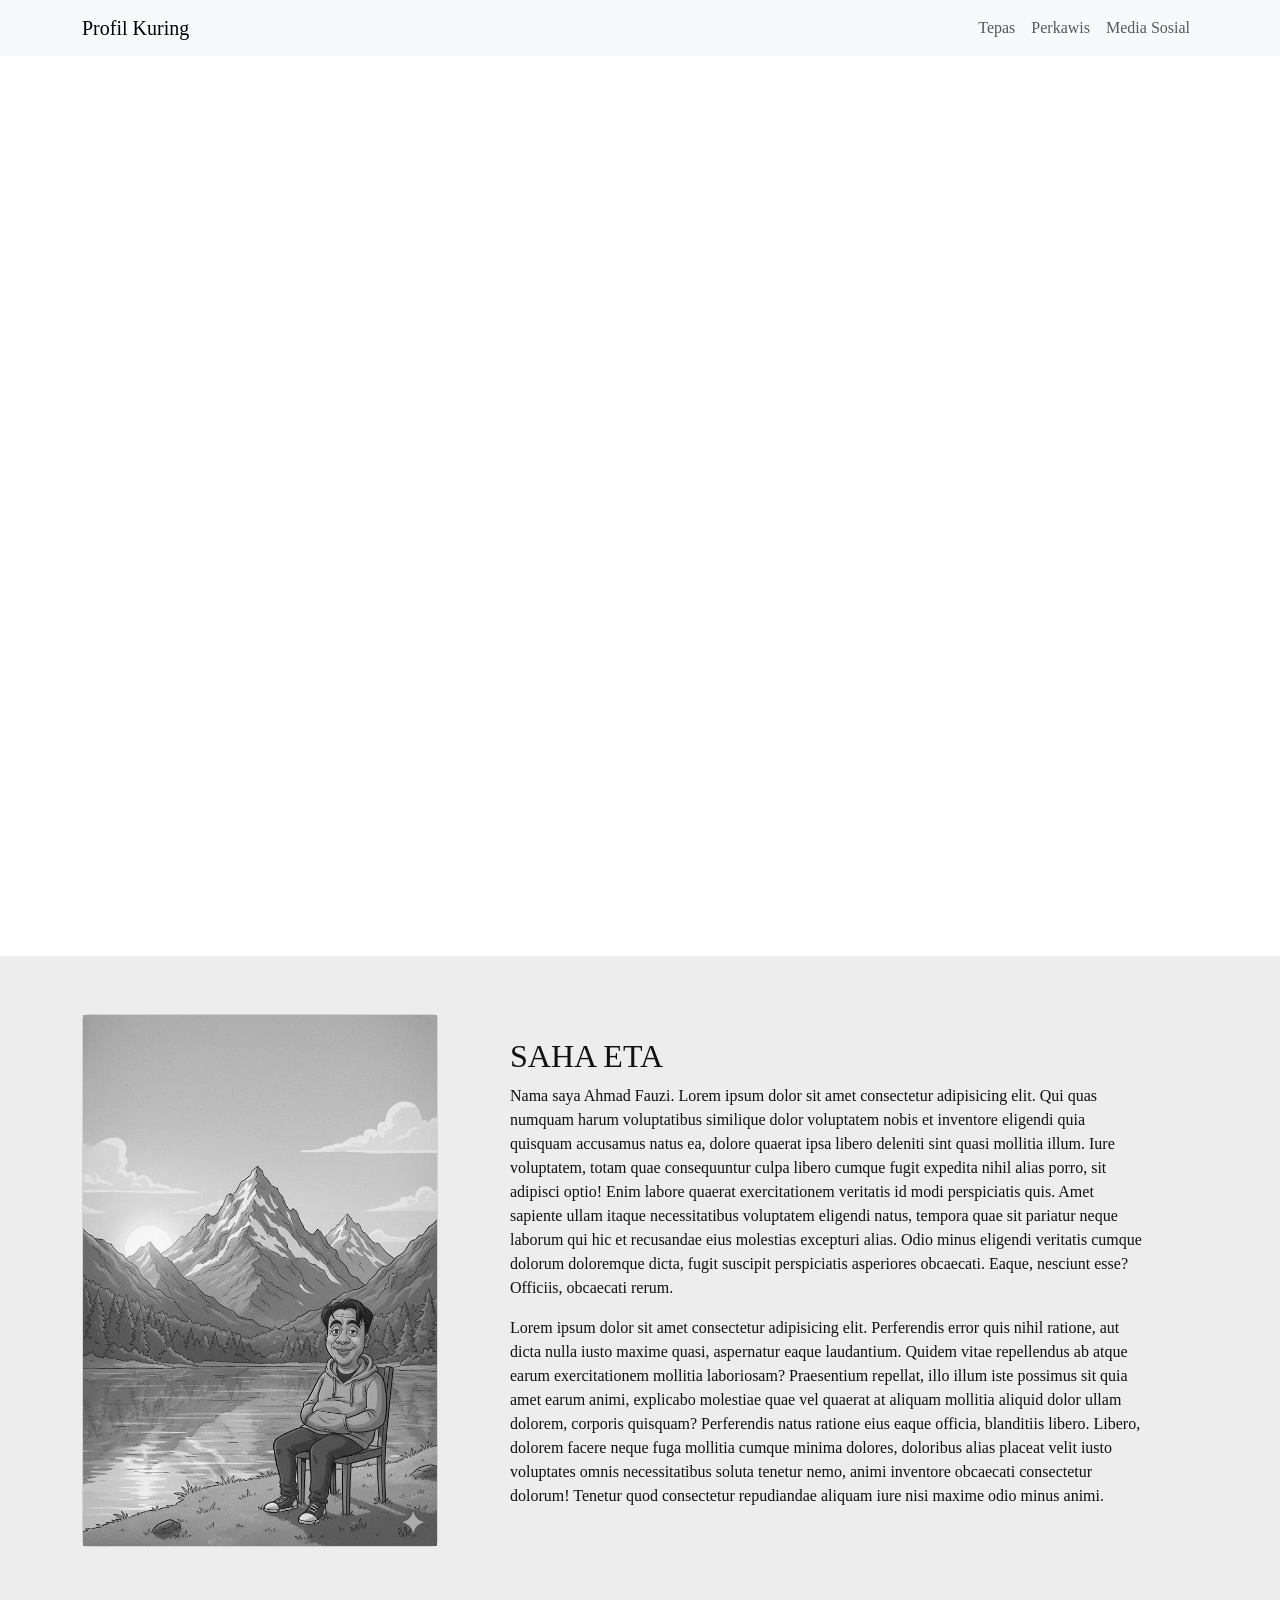
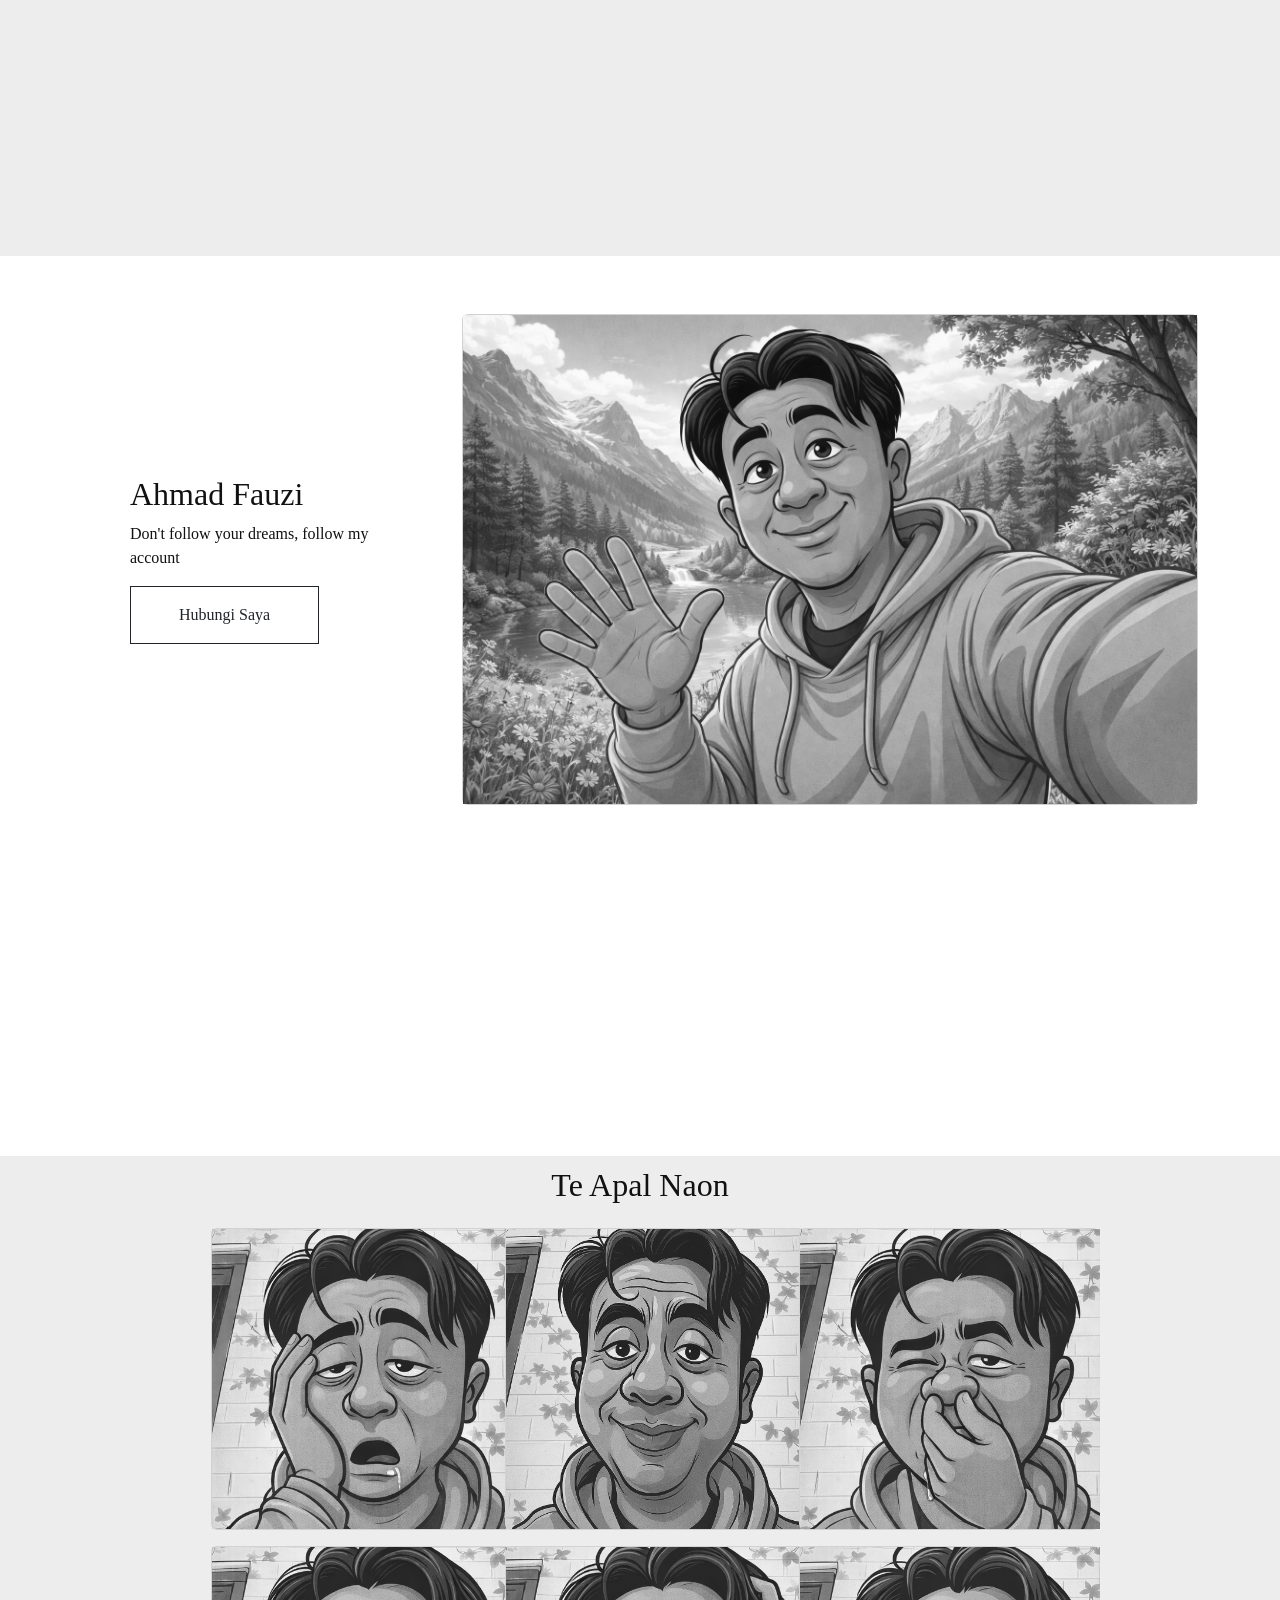
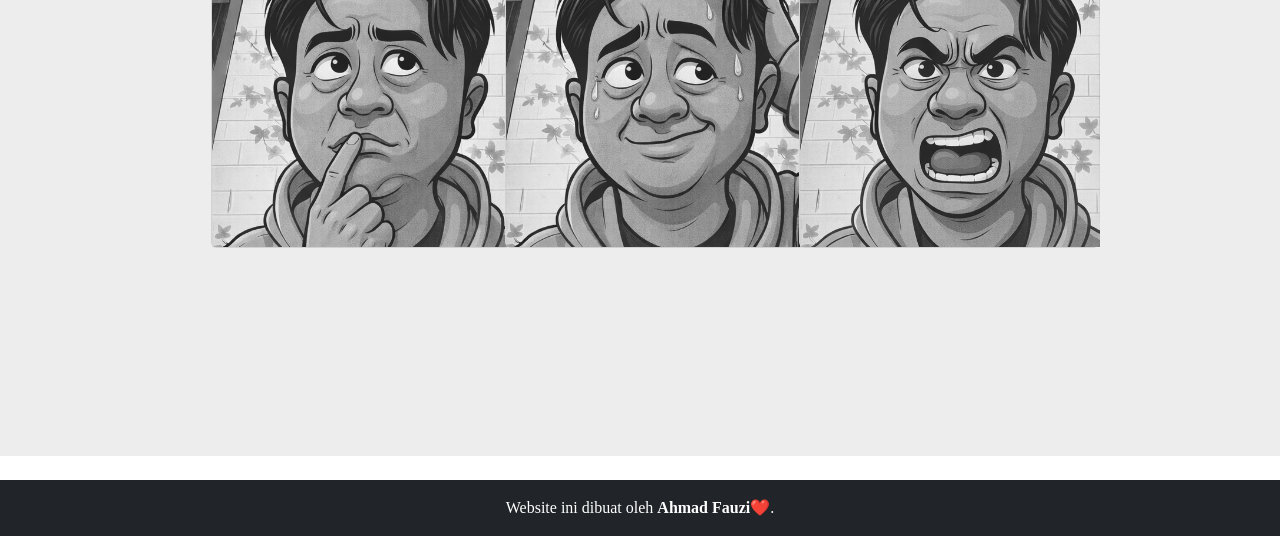
==== commit d4306e93: "Update index.html" ====
--- a/index.html
+++ b/index.html
@@ -212,7 +212,7 @@
                 </div>
                 <div class="col-md-8">
                     <div class="mx-5">
-                        <h2><A>ABOUT</A></h2> 
+                        <h2>SAHA ETA</h2> 
                         <p>
                             Nama saya Ahmad Fauzi. Lorem ipsum dolor sit amet consectetur adipisicing elit. Qui quas numquam harum voluptatibus similique dolor voluptatem nobis et inventore eligendi quia quisquam accusamus natus ea, dolore quaerat ipsa libero deleniti sint quasi mollitia illum. Iure voluptatem, totam quae consequuntur culpa libero cumque fugit expedita nihil alias porro, sit adipisci optio! Enim labore quaerat exercitationem veritatis id modi perspiciatis quis. Amet sapiente ullam itaque necessitatibus voluptatem eligendi natus, tempora quae sit pariatur neque laborum qui hic et recusandae eius molestias excepturi alias. Odio minus eligendi veritatis cumque dolorum doloremque dicta, fugit suscipit perspiciatis asperiores obcaecati. Eaque, nesciunt esse? Officiis, obcaecati rerum.
                         </p>
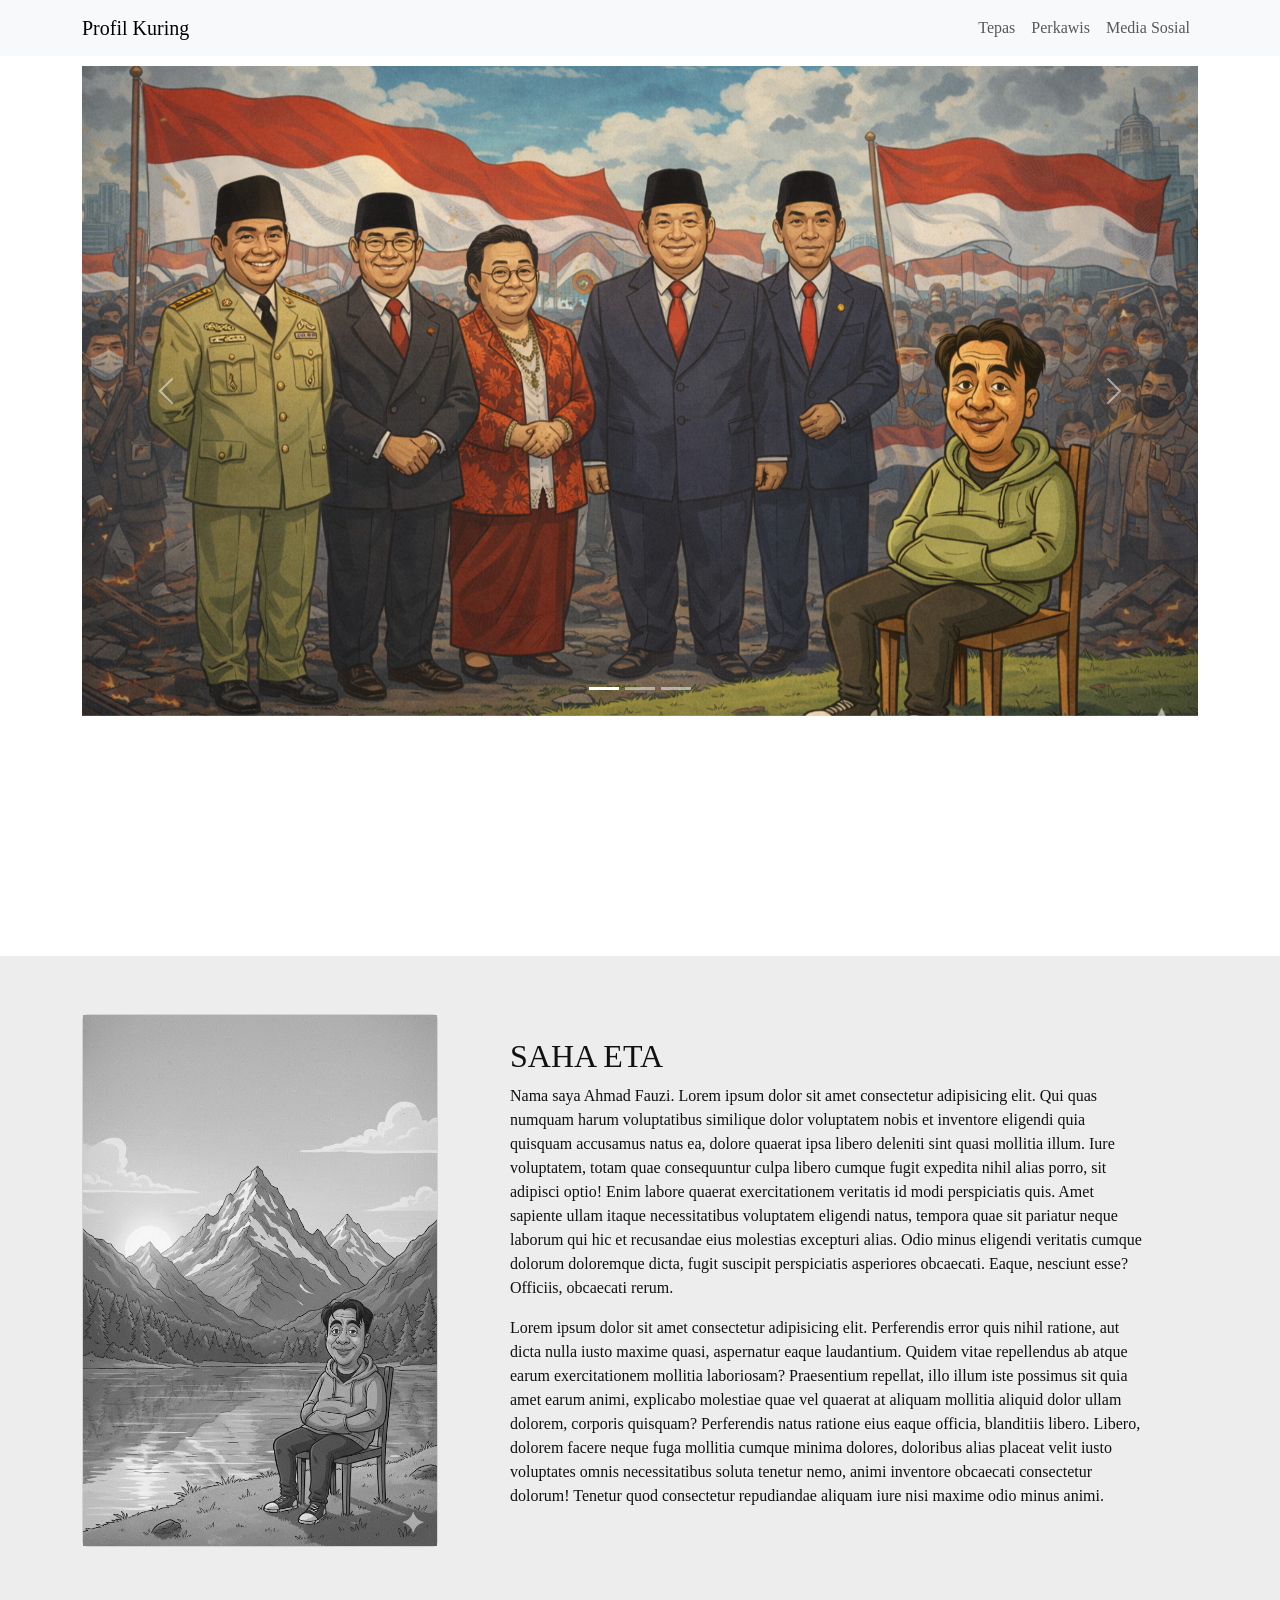
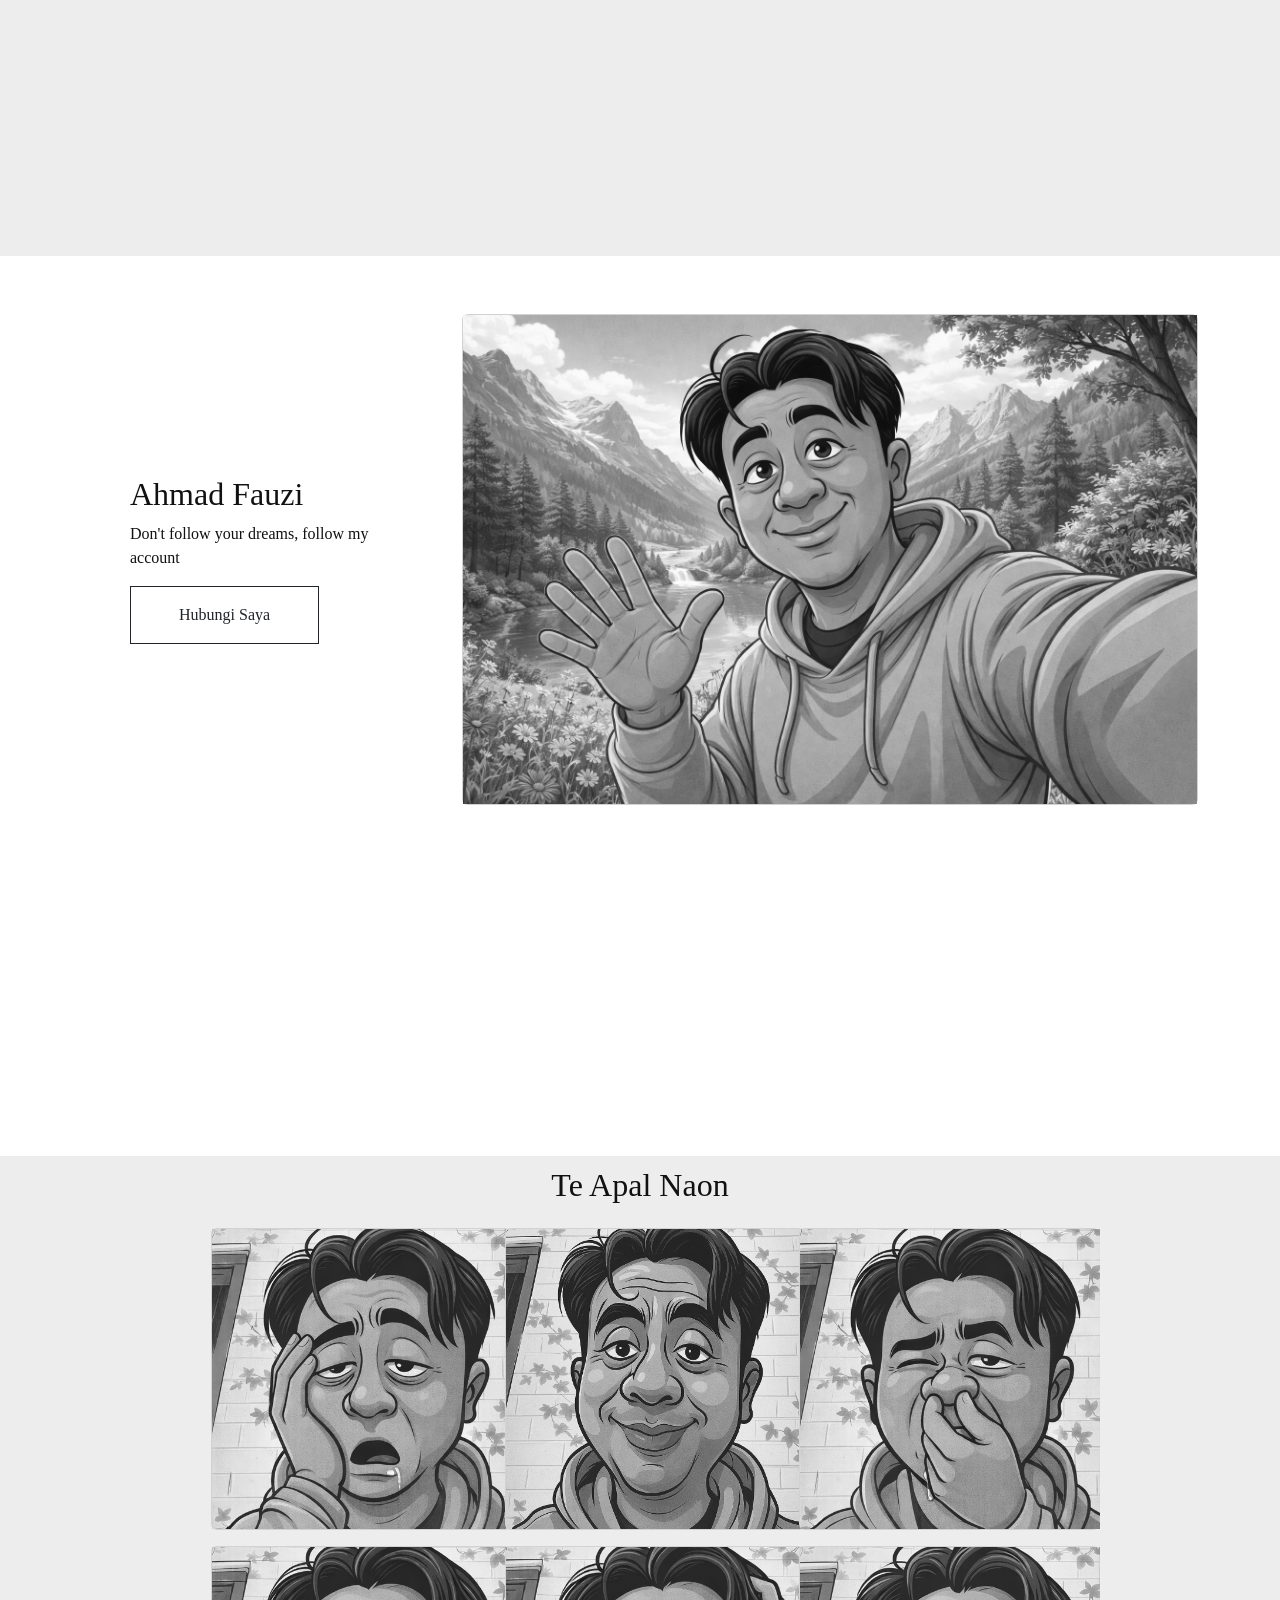
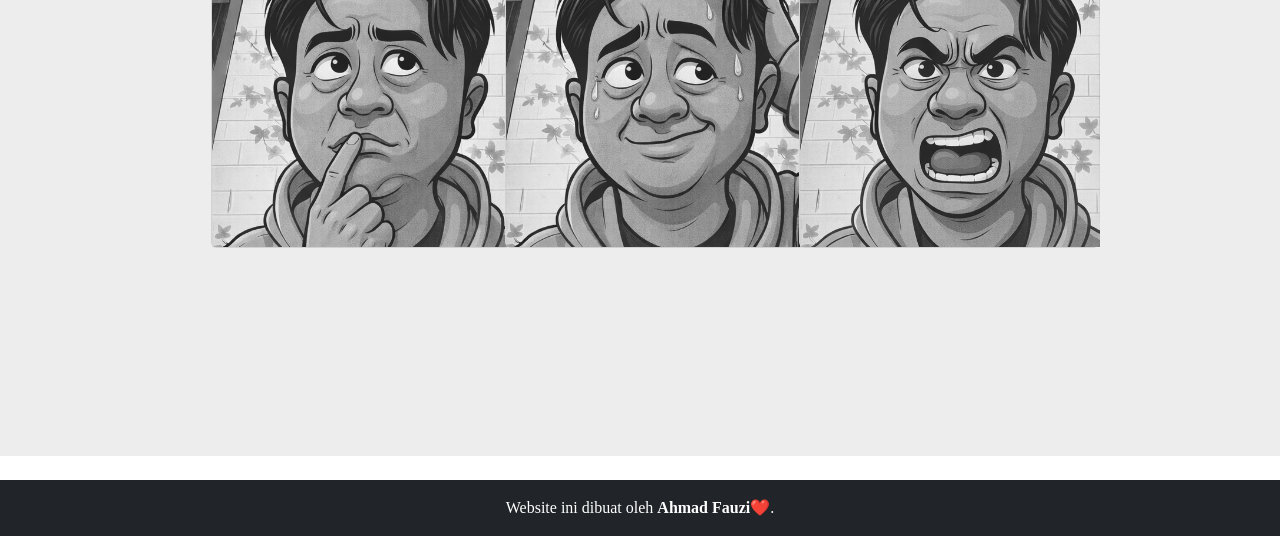
==== commit 1ca5c9e5: "Update index.html" ====
--- a/index.html
+++ b/index.html
@@ -313,7 +313,7 @@
 const stories = [
   {
     img: "foto6.png",
-    text: "Saya bekerja 12 jam sehari, tapi saya tetap menyempatkan pulang untuk makan malam bersama keluarga."
+    text: "Saya bekerja 24 jam sehari, tapi di mimpi."
   },
   {
     img: "foto7.png",
@@ -373,3 +373,4 @@
 <!-- <script src="https://cdn.jsdelivr.net/npm/bootstrap@5.3.8/dist/js/bootstrap.bundle.min.js" integrity="sha384-FKyoEForCGlyvwx9Hj09JcYn3nv7wiPVlz7YYwJrWVcXK/BmnVDxM+D2scQbITxI" crossorigin="anonymous"></script> -->
 </body>
 </html>
+
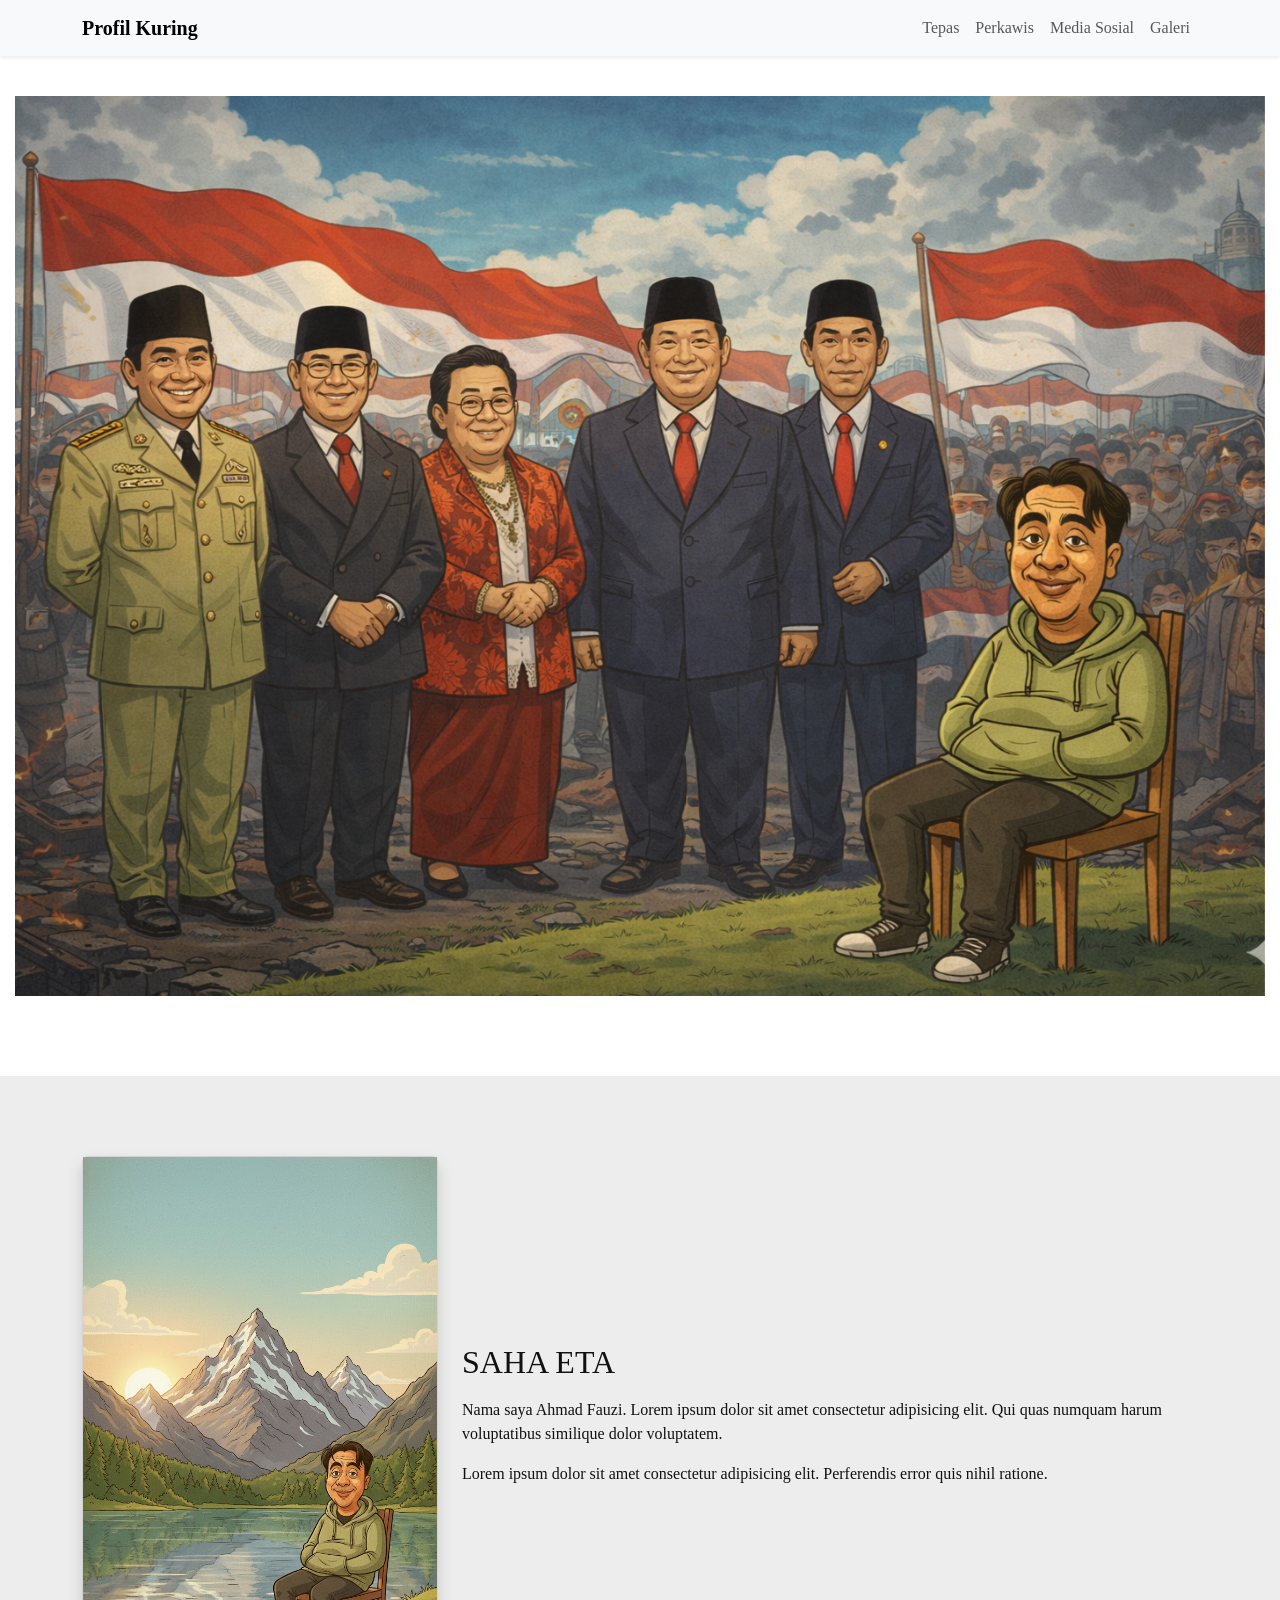
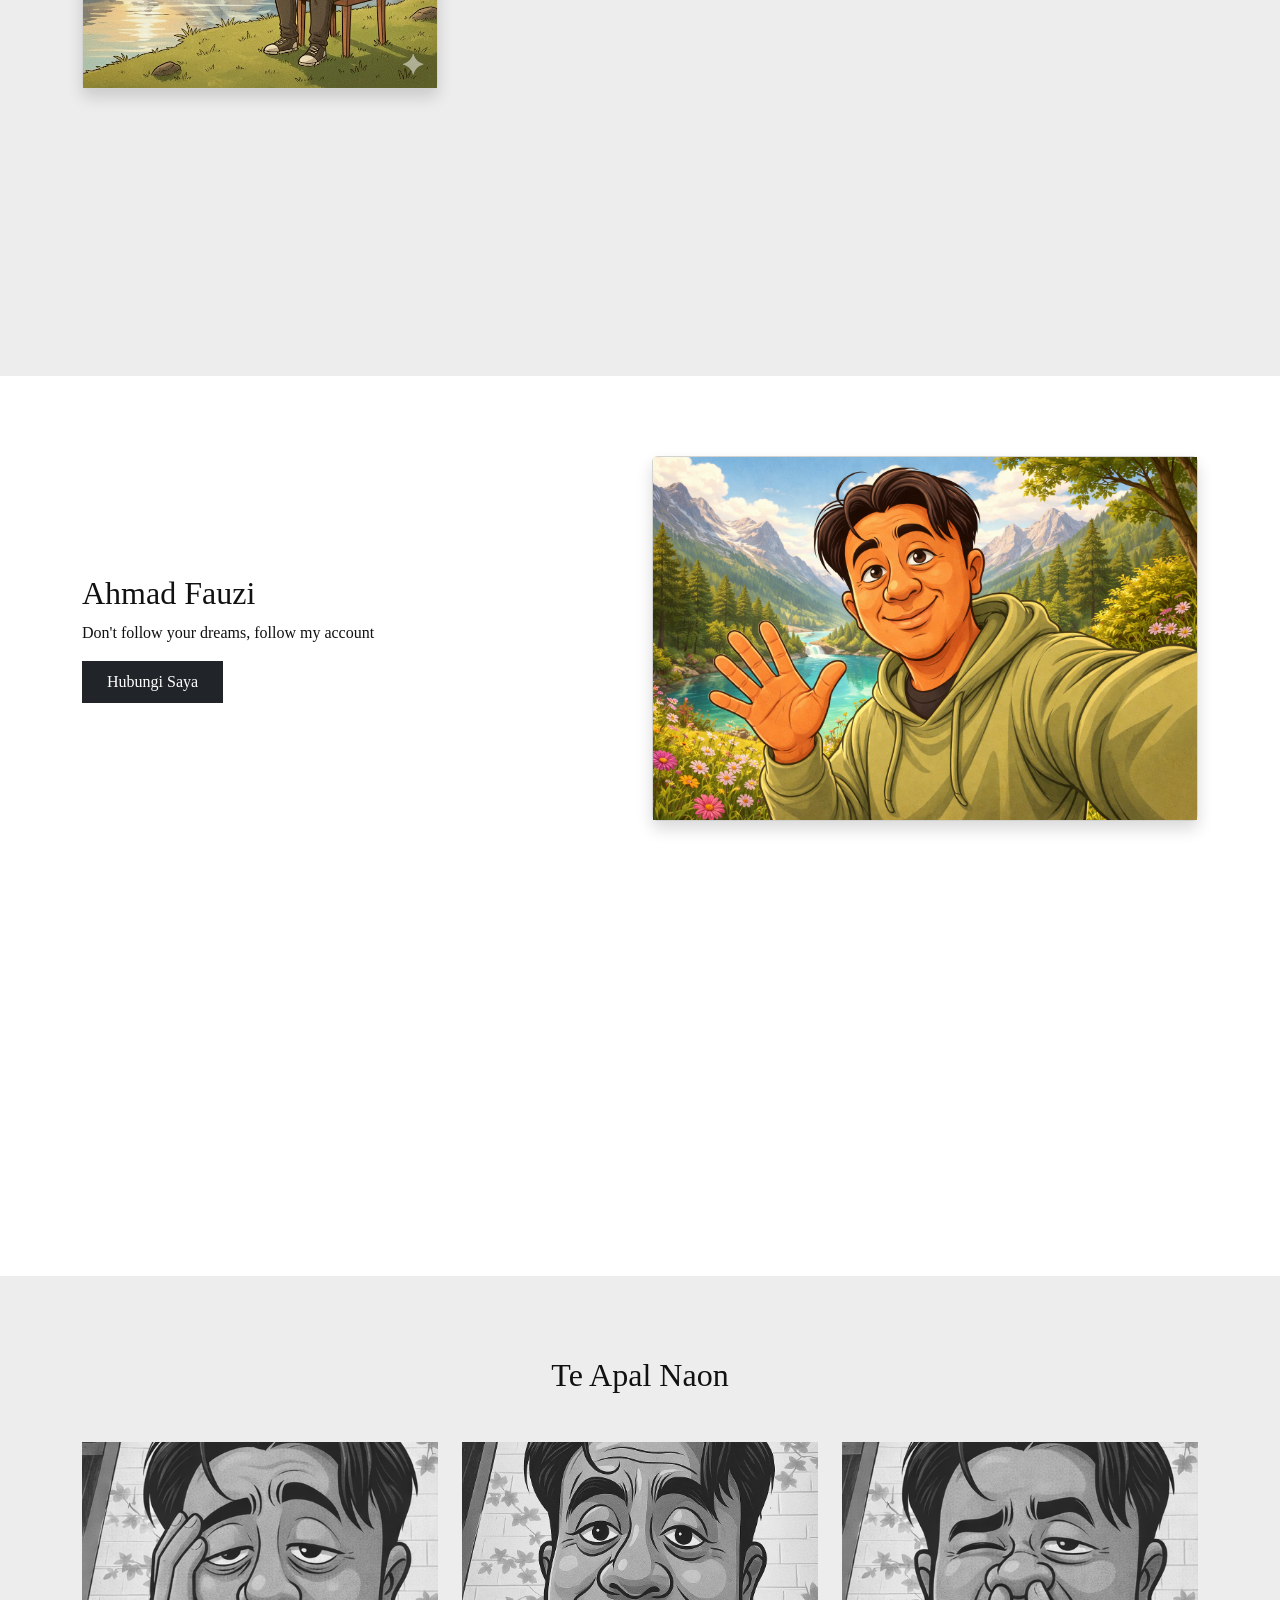
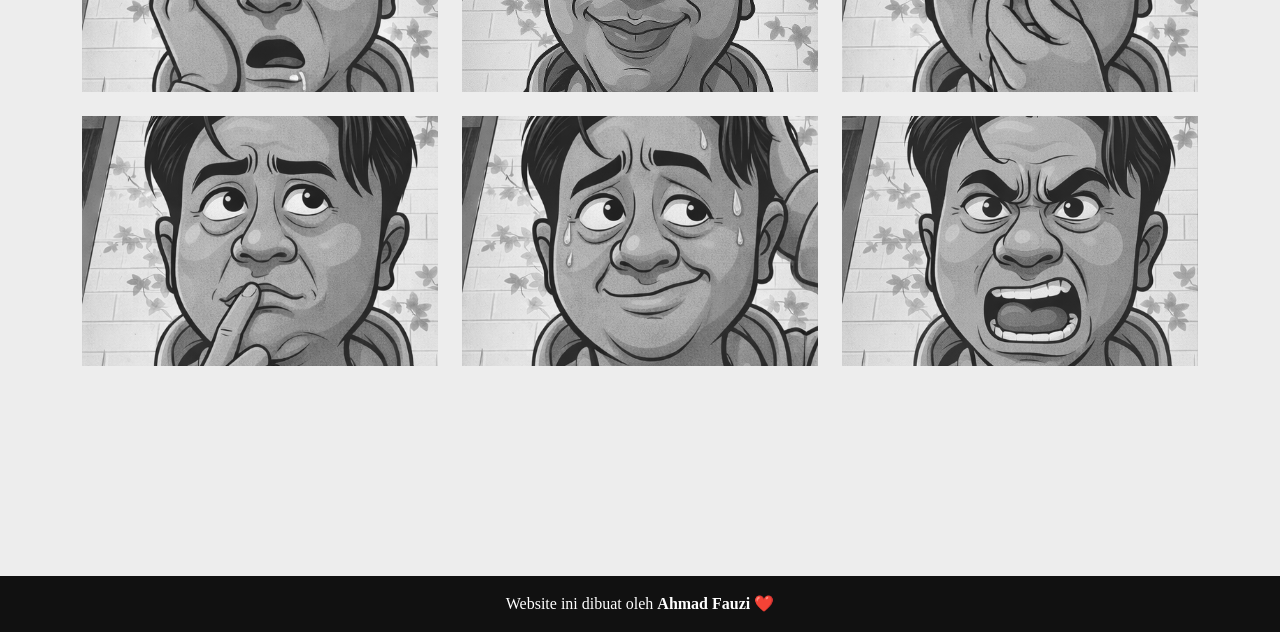
==== commit caa4d58e: "fix" ====
--- a/index.html
+++ b/index.html
@@ -2,339 +2,271 @@
 <html lang="id">
 <head>
   <meta charset="UTF-8">
+  <meta name="viewport" content="width=device-width, initial-scale=1.0">
   <title>Ahmad Fauzi</title>
+
   <link href="https://cdn.jsdelivr.net/npm/bootstrap@5.3.3/dist/css/bootstrap.min.css" rel="stylesheet">
 
-  <!-- <link href="https://cdn.jsdelivr.net/npm/bootstrap@5.3.8/dist/css/bootstrap.min.css" rel="stylesheet" integrity="sha384-sRIl4kxILFvY47J16cr9ZwB07vP4J8+LH7qKQnuqkuIAvNWLzeN8tE5YBujZqJLB" crossorigin="anonymous"> -->
   <style>
     * {
-  margin: 0;
-  padding: 0;
-  box-sizing: border-box;
-  font-family: Georgia, serif;
-}
-
-body {
-  background: #fff;
-  color: #111;
-}
-
-.carousel-item img {
-  height: 650px;
-  object-fit: cover;
-}   
-section{
-    padding: 10px;
-}
-/* GALLERY MASONRY */
-
-.about, .contact {
-    margin-top: 25px ;
-}   
-
-.card img {
-    object-fit: cover;
-}
-
-.card img:hover {
-
-  filter: none;
-}
-#photo .card{
-    width: 300px;
-}
-#photo .container{
-    max-width: 70%;
-    margin: auto;
-}
-/* MODAL */
-.modal {
-  display: none;
-  position: fixed;
-  z-index: 10;
-  padding: 40px;
-  left: 0;
-  top: 0;
-  width: 100%;
-  height: 100%;
-  background: rgba(0,0,0,0.9);
-  text-align: center;
-}
-
-.modal img {
-  width: 300px;
-    height: 600px; 
-    object-fit: cover;
-}
-
-.modal p {
-  max-width: 700px;
-  margin: auto;
-  color: #fff;
-  line-height: 1.6;
-  font-size: 16px;
-}
-
-.close {
-  position: absolute;
-  top: 20px;
-  right: 40px;
-  font-size: 40px;
-  color: white;
-  cursor: pointer;
-}
-
-/* RESPONSIVE */
-@media (max-width: 900px) {
-  .gallery {
-    column-count: 2;
-  }
-}
-
-@media (max-width: 500px) {
-  .gallery {
-    column-count: 1;
-  }
-}
-.bw {
-  filter: grayscale(100%);
-}
-
-.foto {
-    
-    width: 300px;
-    height: 300px;
-object-fit: cover;
-}
-.panel {
-  min-height: 100vh;
-
-  /* Fade default */
-  opacity: 0;
-  transform: translateY(80px);
-  transition: all 1s ease;
-}
-
-/* Saat muncul */
-.panel.show {
-  opacity: 1;
-  transform: translateY(0);
-}
-
-/* Warna beda */
-#about, #photo { background: #ededed; }
-#photo img{
-    transition: 0.4s ease;
-}
-#photo img:hover{
-transform: scale(1.05);
-}
-
+      margin: 0;
+      padding: 0;
+      box-sizing: border-box;
+      font-family: Georgia, serif;
+    }
+
+    html {
+      scroll-behavior: smooth;
+    }
+
+    body {
+      background: #fff;
+      color: #111;
+    }
+
+    section {
+      padding: 80px 15px;
+    }
+
+    /* ================= CAROUSEL ================= */
+    .carousel-item img {
+      width: 100%;
+      height: 100vh;
+      object-fit: cover;
+    }
+
+    @media (max-width: 768px) {
+      .carousel-item img {
+        height: 60vh;
+      }
+    }
+
+    /* ================= PANEL ANIMATION ================= */
+    .panel {
+      min-height: 100vh;
+      opacity: 0;
+      transform: translateY(80px);
+      transition: all 1s ease;
+    }
+
+    .panel.show {
+      opacity: 1;
+      transform: translateY(0);
+    }
+
+    #about, #photo {
+      background: #ededed;
+    }
+
+    /* ================= CARD IMAGE ================= */
+    .card img {
+      width: 100%;
+      height: auto;
+      object-fit: cover;
+    }
+
+    /* ================= FOTO GRID ================= */
+    .foto {
+      width: 100%;
+      height: 250px;
+      object-fit: cover;
+      transition: 0.4s ease;
+      filter: grayscale(100%);
+    }
+
+    .foto:hover {
+      transform: scale(1.05);
+      filter: grayscale(0%);
+    }
+
+    /* ================= MODAL ================= */
+    .modal-custom {
+      display: none;
+      position: fixed;
+      z-index: 999;
+      padding: 40px 20px;
+      left: 0;
+      top: 0;
+      width: 100%;
+      height: 100%;
+      background: rgba(0,0,0,0.9);
+      text-align: center;
+    }
+
+    .modal-custom img {
+      max-width: 90%;
+      max-height: 70vh;
+      object-fit: contain;
+      margin-bottom: 20px;
+    }
+
+    .modal-custom p {
+      color: #fff;
+      max-width: 700px;
+      margin: auto;
+    }
+
+    .close {
+      position: absolute;
+      top: 20px;
+      right: 30px;
+      font-size: 40px;
+      color: white;
+      cursor: pointer;
+    }
+
+    footer {
+      background: #111;
+      color: #fff;
+    }
   </style>
 </head>
+
 <body>
 
-<!-- NAVBAR -->
+<!-- ================= NAVBAR ================= -->
 <header>
-    <nav class="navbar navbar-expand-lg navbar-light bg-light">
-        <div class="container">
-            <a class="navbar-brand" href="#">Profil Kuring</a>
-            <button class="navbar-toggler" type="button" data-bs-toggle="collapse" data-bs-target="#menu">
-                <span class="navbar-toggler-icon"></span>
-            </button>
-
-            <div class="collapse navbar-collapse" id="menu">
-                <ul class="navbar-nav ms-auto">
-                    <li class="nav-item">
-                    <a class="nav-link" href="#home">Tepas</a>
-                    </li>
-                    <li class="nav-item">
-                    <a class="nav-link" href="#about">Perkawis</a>
-                    </li>
-                    <li class="nav-item">
-                    <a class="nav-link" href="#contact">Media Sosial</a>
-                    </li>
-                </ul>
-            </div>
+  <nav class="navbar navbar-expand-lg navbar-light bg-light fixed-top shadow-sm">
+    <div class="container">
+      <a class="navbar-brand fw-bold" href="#">Profil Kuring</a>
+      <button class="navbar-toggler" type="button" data-bs-toggle="collapse" data-bs-target="#menu">
+        <span class="navbar-toggler-icon"></span>
+      </button>
+
+      <div class="collapse navbar-collapse" id="menu">
+        <ul class="navbar-nav ms-auto">
+          <li class="nav-item">
+            <a class="nav-link" href="#home">Tepas</a>
+          </li>
+          <li class="nav-item">
+            <a class="nav-link" href="#about">Perkawis</a>
+          </li>
+          <li class="nav-item">
+            <a class="nav-link" href="#contact">Media Sosial</a>
+          </li>
+          <li class="nav-item">
+            <a class="nav-link" href="#photo">Galeri</a>
+          </li>
+        </ul>
+      </div>
+    </div>
+  </nav>
+</header>
+
+<!-- ================= HOME ================= -->
+<section id="home" class="panel pt-5 mt-5">
+  <div id="slider" class="carousel slide" data-bs-ride="carousel" data-bs-interval="2500">
+
+    <div class="carousel-inner">
+      <div class="carousel-item active">
+        <img src="land4.png" class="d-block w-100">
+      </div>
+      <div class="carousel-item">
+        <img src="land2.png" class="d-block w-100">
+      </div>
+      <div class="carousel-item">
+        <img src="land3.png" class="d-block w-100">
+      </div>
+    </div>
+
+  </div>
+</section>
+
+<!-- ================= ABOUT ================= -->
+<section id="about" class="panel">
+  <div class="container">
+    <div class="row align-items-center g-4">
+      <div class="col-12 col-md-4 text-center">
+        <div class="card shadow">
+          <img src="foto.jpg">
         </div>
-    </nav>
-</header>
-<section id="home " class="panel">
-    <div class="container mt-0">
-        <div id="slider" class="carousel slide" data-bs-ride="carousel"     data-bs-interval="2000">
-            <div class="carousel-indicators">
-                <button data-bs-target="#slider" data-bs-slide-to="0" class="active"></button>
-                <button data-bs-target="#slider" data-bs-slide-to="1"></button>
-                <button data-bs-target="#slider" data-bs-slide-to="2"></button>
-            </div>
-            <div class="carousel-inner">
-                <div class="carousel-item active">
-                    <img src="land4.png"
-                        class="d-block w-100"
-                        alt="Slide 1">
-                </div>
-
-                <div class="carousel-item">
-                    <img src="land2.png"
-                        class="d-block w-100"
-                        alt="Slide 2">
-                </div>
-
-                <div class="carousel-item">
-                    <img src="land3.png"
-                        class="d-block w-100"
-                        alt="Slide 3">
-                </div>
-
-            </div>
-            <button class="carousel-control-prev"
-                    data-bs-target="#slider"
-                    data-bs-slide="prev">
-                <span class="carousel-control-prev-icon"></span>
-            </button>
-            <button class="carousel-control-next"
-                    data-bs-target="#slider"
-                    data-bs-slide="next">
-                <span class="carousel-control-next-icon"></span>
-            </button>
+      </div>
+
+      <div class="col-12 col-md-8">
+        <h2 class="mb-3">SAHA ETA</h2>
+        <p>
+          Nama saya Ahmad Fauzi. Lorem ipsum dolor sit amet consectetur adipisicing elit.
+          Qui quas numquam harum voluptatibus similique dolor voluptatem.
+        </p>
+        <p>
+          Lorem ipsum dolor sit amet consectetur adipisicing elit.
+          Perferendis error quis nihil ratione.
+        </p>
+      </div>
+    </div>
+  </div>
+</section>
+
+<!-- ================= CONTACT ================= -->
+<section id="contact" class="panel">
+  <div class="container">
+    <div class="row align-items-center g-4">
+      <div class="col-12 col-md-6">
+        <h2>Ahmad Fauzi</h2>
+        <p>Don't follow your dreams, follow my account</p>
+        <a href="sosmed.html" class="btn btn-dark px-4 py-2 rounded-0">
+          Hubungi Saya
+        </a>
+      </div>
+
+      <div class="col-12 col-md-6 text-center">
+        <div class="card shadow">
+          <img src="land.png">
         </div>
-    </div>
-</section>
-
-<section id="about" class="panel">
-    <main class="gallery">
-        <div class="container mt-5">
-            <div class="row align-items-center">
-                <div class="col-md-4 text-center">
-                    <div class="card">
-                        <img src="foto.jpg" class=" bw" >
-                    </div>
-                </div>
-                <div class="col-md-8">
-                    <div class="mx-5">
-                        <h2>SAHA ETA</h2> 
-                        <p>
-                            Nama saya Ahmad Fauzi. Lorem ipsum dolor sit amet consectetur adipisicing elit. Qui quas numquam harum voluptatibus similique dolor voluptatem nobis et inventore eligendi quia quisquam accusamus natus ea, dolore quaerat ipsa libero deleniti sint quasi mollitia illum. Iure voluptatem, totam quae consequuntur culpa libero cumque fugit expedita nihil alias porro, sit adipisci optio! Enim labore quaerat exercitationem veritatis id modi perspiciatis quis. Amet sapiente ullam itaque necessitatibus voluptatem eligendi natus, tempora quae sit pariatur neque laborum qui hic et recusandae eius molestias excepturi alias. Odio minus eligendi veritatis cumque dolorum doloremque dicta, fugit suscipit perspiciatis asperiores obcaecati. Eaque, nesciunt esse? Officiis, obcaecati rerum.
-                        </p>
-                        <p>
-                            Lorem ipsum dolor sit amet consectetur adipisicing elit. Perferendis error quis nihil ratione, aut dicta nulla iusto maxime quasi, aspernatur eaque laudantium. Quidem vitae repellendus ab atque earum exercitationem mollitia laboriosam? Praesentium repellat, illo illum iste possimus sit quia amet earum animi, explicabo molestiae quae vel quaerat at aliquam mollitia aliquid dolor ullam dolorem, corporis quisquam? Perferendis natus ratione eius eaque officia, blanditiis libero. Libero, dolorem facere neque fuga mollitia cumque minima dolores, doloribus alias placeat velit iusto voluptates omnis necessitatibus soluta tenetur nemo, animi inventore obcaecati consectetur dolorum! Tenetur quod consectetur repudiandae aliquam iure nisi maxime odio minus animi.
-                        </p>
-                    </div>
-                </div>
-            </div>
-        </div>
-    </main>
-</section>
-
-<section id="contact" class="panel">
-    <main class="gallery">
-        <div class="container mt-5">
-            <div class="row align-items-center">
-                <div class="col-md-4">
-                    <div class="mx-5">
-                        <h2>Ahmad Fauzi</h2> 
-                        <p>
-                            Don't follow your dreams, follow my account                        </p>
-
-                        <a href="sosmed.html"><button class="btn btn-outline-dark px-5 py-3 rounded-0">
-                            Hubungi Saya
-                        </button></a>
-                    </div>
-                </div>
-                <div class="col-md-8 text-center">
-                    <div class="card">
-                        <img src="land.png" class="bw" >
-                    </div>
-                </div>
-            </div>
-        </div>
-    </main>
-</section>
-
-<section id="photo" class="panel ">
-    <div class="container">
-        <div class="row align-items-center">
-            <h2 class="text-center mb-4">Te Apal Naon</h2>
-            <div class="col-sm-4 text-center align-items-center">
-                <div class="card" onclick="openModal(0)">
-                    <img src="foto1.png" class="foto bw" >
-                </div>
-            </div>
-            <div class="col-sm-4 text-center align-items-center">
-                <div class="card" onclick="openModal(1)">
-                    <img src="foto.png" class="foto bw" >
-                </div>
-            </div>
-            <div class="col-sm-4 text-center align-items-center">
-                <div class="card" onclick="openModal(2)">
-                    <img src="foto2.png" class="foto bw" >
-                </div>
-            </div>
-            </div>
-        </div>
-    </div>
-    <div class="container">
-        <div class="row align-items-center mt-3">
-            <div class="col-sm-4 text-center ">
-                <div class="card" onclick="openModal(3)">
-                    <img src="foto3.png" class="foto bw" >
-                </div>
-            </div>
-            <div class="col-sm-4 text-center ">
-                <div class="card" onclick="openModal(4)">
-                    <img src="foto4.png" class="foto bw" >
-                </div>
-            </div>
-            <div class="col-sm-4 text-center ">
-                <div class="card" onclick="openModal(5)">
-                    <img src="foto5.png" class="foto bw" >
-                </div>
-            </div>
-        </div>
-    </div>
-</section>
-
-<footer class="container-fluid bg-dark text-white text-center p-3 mt-4">
-    <div class="align-items-center">
-        Website ini dibuat oleh <strong>Ahmad Fauzi</strong>❤️.
-    </div>
+      </div>
+    </div>
+  </div>
+</section>
+
+<!-- ================= PHOTO ================= -->
+<section id="photo" class="panel">
+  <div class="container">
+    <h2 class="text-center mb-5">Te Apal Naon</h2>
+
+    <div class="row">
+      <div class="col-12 col-sm-6 col-md-4 mb-4" onclick="openModal(0)">
+        <img src="foto1.png" class="foto">
+      </div>
+      <div class="col-12 col-sm-6 col-md-4 mb-4" onclick="openModal(1)">
+        <img src="foto.png" class="foto">
+      </div>
+      <div class="col-12 col-sm-6 col-md-4 mb-4" onclick="openModal(2)">
+        <img src="foto2.png" class="foto">
+      </div>
+      <div class="col-12 col-sm-6 col-md-4 mb-4" onclick="openModal(3)">
+        <img src="foto3.png" class="foto">
+      </div>
+      <div class="col-12 col-sm-6 col-md-4 mb-4" onclick="openModal(4)">
+        <img src="foto4.png" class="foto">
+      </div>
+      <div class="col-12 col-sm-6 col-md-4 mb-4" onclick="openModal(5)">
+        <img src="foto5.png" class="foto">
+      </div>
+    </div>
+  </div>
+</section>
+
+<!-- ================= FOOTER ================= -->
+<footer class="text-center p-3">
+  Website ini dibuat oleh <strong>Ahmad Fauzi</strong> ❤️
 </footer>
 
-
-<!-- MODAL STORY -->
-<div id="modal" class="modal">
+<!-- ================= MODAL ================= -->
+<div id="modal" class="modal-custom">
   <span class="close" onclick="closeModal()">&times;</span>
   <img id="modalImg">
   <p id="modalText"></p>
 </div>
 
-
-<script >
+<!-- ================= SCRIPT ================= -->
+<script>
 const stories = [
-  {
-    img: "foto6.png",
-    text: "Saya bekerja 24 jam sehari, tapi di mimpi."
-  },
-  {
-    img: "foto7.png",
-    text: "Dulu saya ingin jadi seniman, tapi hidup membawa saya ke jalan yang berbeda."
-  },
-  {
-    img: "foto8.png",
-    text: "Hal paling membahagiakan adalah ketika makan bakso bersama orang tercinta."
-  },
-  {
-    img: "foto1.png",
-    text: "Saya percaya setiap orang punya cerita yang layak didengar."
-  },
-  {
-    img: "foto2.png",
-    text: "Perjalanan hidup saya penuh liku, tapi saya selalu berusaha untuk tetap tersenyum."
-  },
-  {
-    img: "foto3.png",
-    text: "Saya belajar bahwa kegagalan adalah bagian dari kesuksesan."
-  }
+  { img: "foto6.png", text: "Saya bekerja 24 jam sehari, tapi di mimpi." },
+  { img: "foto7.png", text: "Dulu saya ingin jadi seniman." },
+  { img: "foto8.png", text: "Hal paling membahagiakan adalah makan bakso." },
+  { img: "foto1.png", text: "Setiap orang punya cerita." },
+  { img: "foto2.png", text: "Perjalanan hidup penuh liku." },
+  { img: "foto3.png", text: "Kegagalan adalah bagian dari sukses." }
 ];
 
 function openModal(index) {
@@ -347,30 +279,20 @@
   document.getElementById("modal").style.display = "none";
 }
 
-</script>
-<script>
 const panels = document.querySelectorAll(".panel");
 
 const observer = new IntersectionObserver(entries => {
   entries.forEach(entry => {
     if (entry.isIntersecting) {
       entry.target.classList.add("show");
-    } else {
-      entry.target.classList.remove("show");
     }
   });
-}, {
-  threshold: 0.3
-});
-
-panels.forEach(panel => {
-  observer.observe(panel);
-});
+}, { threshold: 0.3 });
+
+panels.forEach(panel => observer.observe(panel));
 </script>
 
 <script src="https://cdn.jsdelivr.net/npm/bootstrap@5.3.3/dist/js/bootstrap.bundle.min.js"></script>
 
-<!-- <script src="https://cdn.jsdelivr.net/npm/bootstrap@5.3.8/dist/js/bootstrap.bundle.min.js" integrity="sha384-FKyoEForCGlyvwx9Hj09JcYn3nv7wiPVlz7YYwJrWVcXK/BmnVDxM+D2scQbITxI" crossorigin="anonymous"></script> -->
 </body>
 </html>
-
